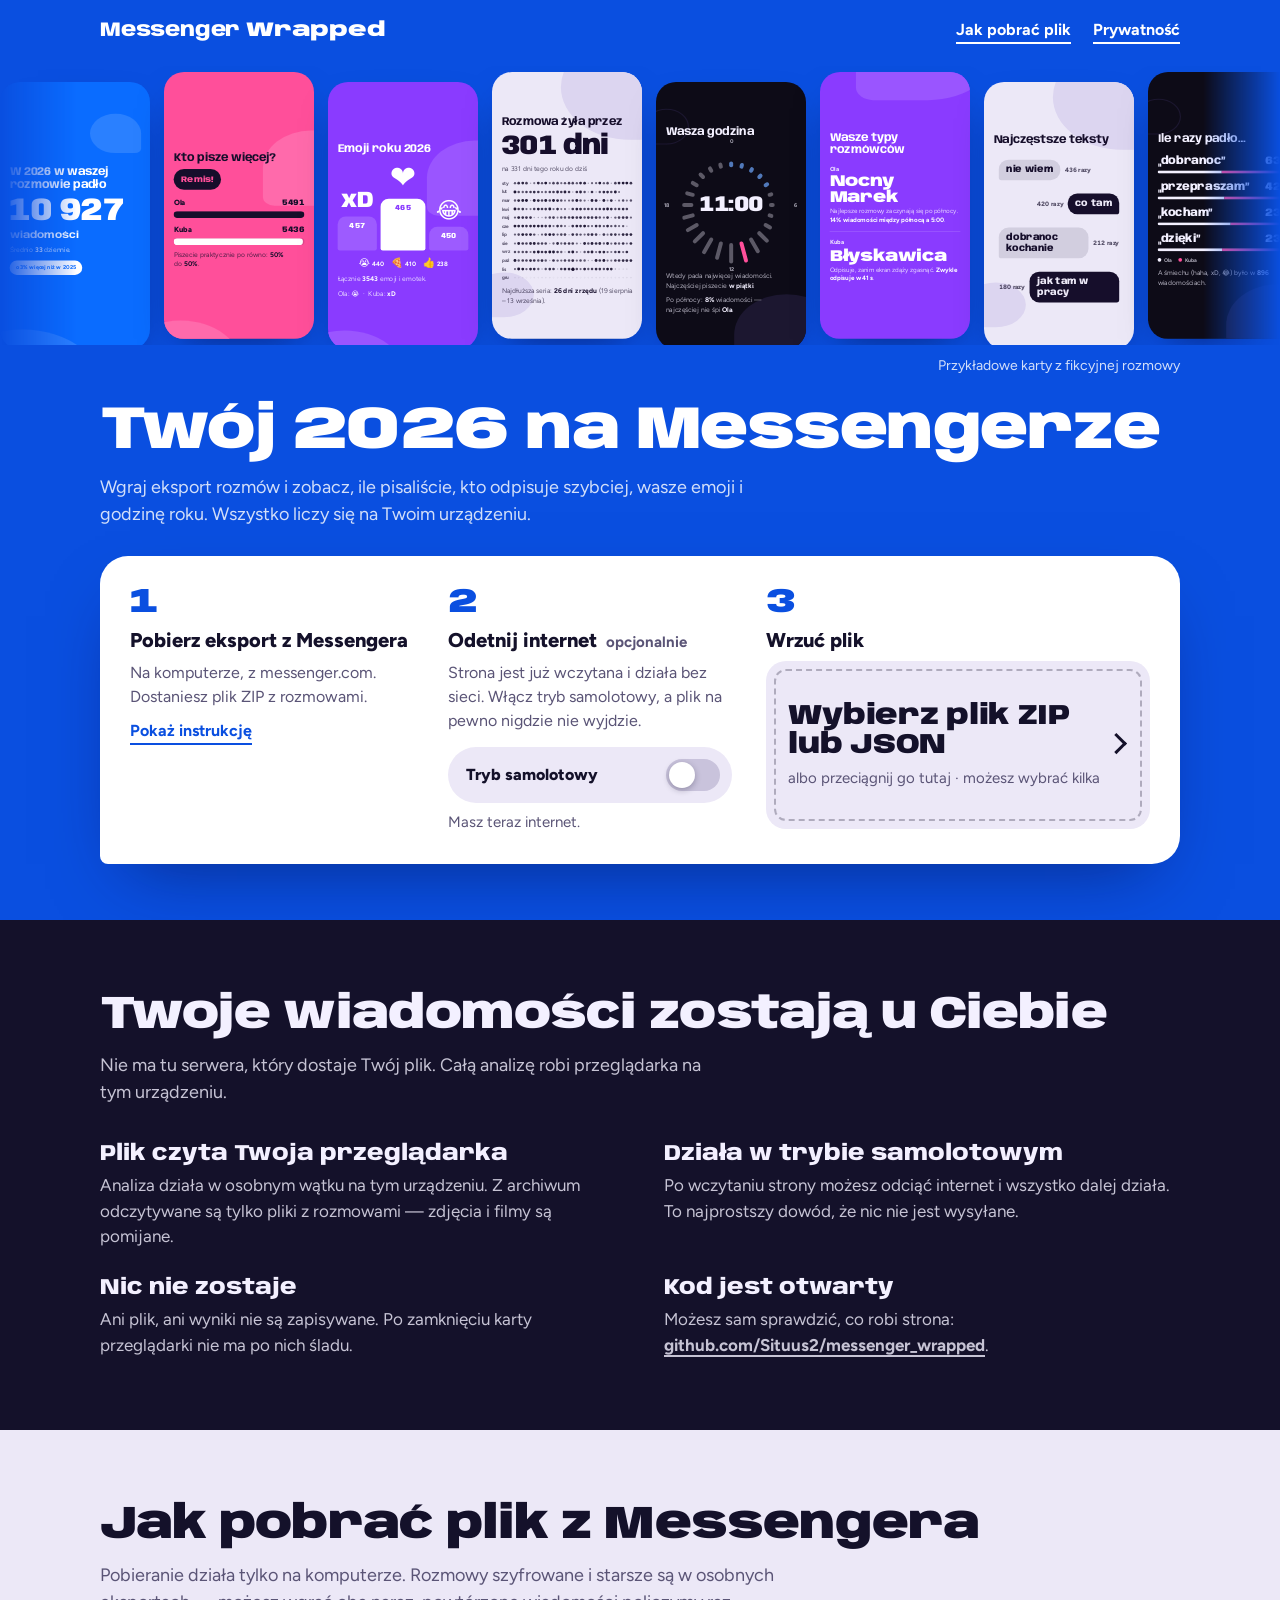
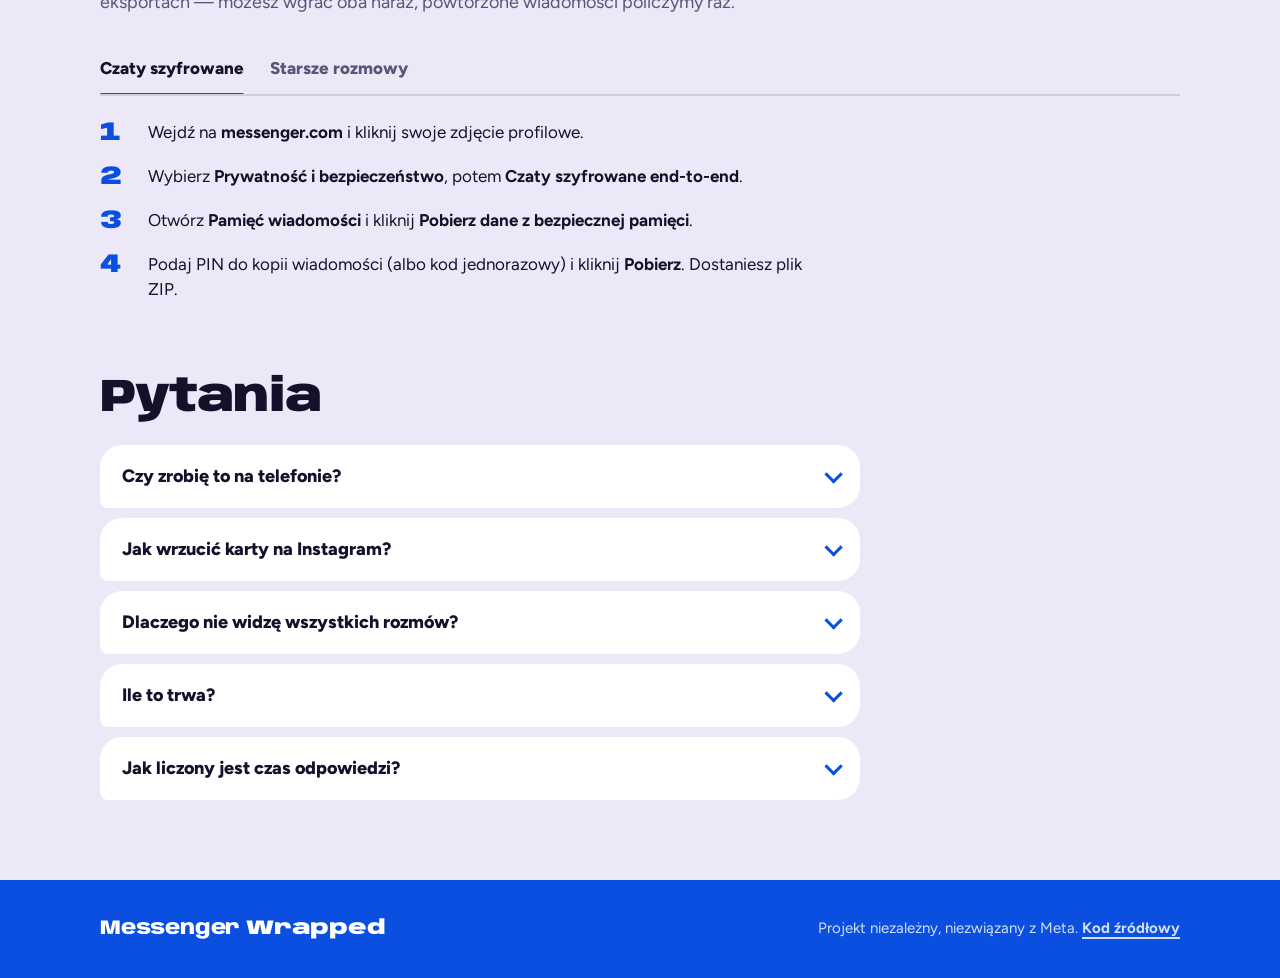
==== app.html @ 49354572 "Nowa wersja Messenger Wrapped + strona zapowiedzi - strona główna: zapowiedź startu w grudniu z przy" ====
<!DOCTYPE html>
<html lang="pl">
<head>
  <meta charset="UTF-8">
  <meta name="viewport" content="width=device-width, initial-scale=1, viewport-fit=cover">
  <meta name="theme-color" content="#0a4fe0">
  <meta name="robots" content="noindex, nofollow">
  <title>Messenger Wrapped — podsumowanie roku z Twoich rozmów</title>
  <meta name="description" content="Podsumowanie roku z rozmów na Messengerze w stylu Wrapped: wiadomości, emoji, godziny, serie i typy rozmówców. Plik analizowany jest w Twojej przeglądarce — działa nawet w trybie samolotowym.">
  <meta property="og:title" content="Messenger Wrapped">
  <meta property="og:description" content="Ile wiadomości, kto pisze więcej, wasze emoji i godzina roku. Liczone lokalnie, bez wysyłania danych.">
  <meta property="og:type" content="website">
  <link rel="preload" href="assets/fonts/anybody-latin.woff2" as="font" type="font/woff2" crossorigin>
  <link rel="preload" href="assets/fonts/figtree-latin.woff2" as="font" type="font/woff2" crossorigin>
  <link rel="stylesheet" href="assets/css/fonts.css?v=4">
  <link rel="stylesheet" href="assets/css/stories.css?v=4">
  <link rel="stylesheet" href="assets/css/app.css?v=4">
</head>
<body>
  <!-- ============ Strona główna ============ -->
  <div class="view" id="home">
    <section class="top">
      <header class="nav">
        <a class="mark" href="">Messenger <b>Wrapped</b></a>
        <nav class="nav__links" aria-label="Sekcje">
          <a class="ulink" href="#pobierz">Jak pobrać plik</a>
          <a class="ulink" href="#prywatnosc">Prywatność</a>
        </nav>
      </header>

      <div class="strip" aria-label="Przykładowe karty z fikcyjnej rozmowy">
        <div class="strip__track" id="strip"></div>
      </div>
      <p class="strip__cap">Przykładowe karty z fikcyjnej rozmowy</p>

      <div class="top__main">
        <h1 class="top__title">Twój <span class="yr" data-year></span> na Messengerze</h1>
        <p class="top__lead">Wgraj eksport rozmów i zobacz, ile pisaliście, kto odpisuje szybciej, wasze emoji i godzinę roku. Wszystko liczy się na Twoim urządzeniu.</p>

        <div class="tool" id="tool">
          <div class="step step--1">
            <span class="step__n">1</span>
            <h2 class="step__t">Pobierz eksport z Messengera</h2>
            <p class="step__p">Na komputerze, z messenger.com. Dostaniesz plik ZIP z rozmowami.</p>
            <a class="ulink ulink--ink" href="#pobierz">Pokaż instrukcję</a>
          </div>

          <div class="step step--2" id="plane" data-net="online">
            <span class="step__n">2</span>
            <h2 class="step__t">Odetnij internet <span class="opt">opcjonalnie</span></h2>
            <p class="step__p">Strona jest już wczytana i działa bez sieci. Włącz tryb samolotowy, a plik na pewno nigdzie nie wyjdzie.</p>
            <button class="plane" type="button" id="planeBtn" aria-describedby="planeMsg">
              <span>Tryb samolotowy</span>
              <span class="toggle" aria-hidden="true"><i></i></span>
            </button>
            <p class="plane__msg" id="planeMsg" aria-live="polite">Masz teraz internet.</p>
          </div>

          <div class="step step--3" id="upload">
            <span class="step__n">3</span>
            <h2 class="step__t">Wrzuć plik</h2>
            <div class="drop" id="drop">
              <button class="drop__btn" type="button" id="pickBtn">
                <strong>Wybierz plik ZIP lub JSON</strong>
                <span>albo przeciągnij go tutaj · możesz wybrać kilka</span>
              </button>
              <div class="drop__prog" hidden>
                <strong class="drop__title">Otwieram archiwum…</strong>
                <span class="bar"><i></i></span>
                <span class="drop__sub">To zwykle kilka sekund.</span>
              </div>
              <div class="drop__err" hidden role="alert">
                <strong>Nie udało się wczytać pliku</strong>
                <span class="drop__errmsg"></span>
                <button class="btn" type="button" data-retry>Wybierz inny plik</button>
              </div>
              <div class="drop__done" hidden>
                <strong class="drop__donetitle"></strong>
                <span class="drop__donesub"></span>
                <div class="drop__actions"><button class="btn btn--main" type="button" data-show>Wybierz rozmowę</button><button class="btn" type="button" data-retry>Inny plik</button></div>
              </div>
            </div>
          </div>
        </div>
      </div>
    </section>

    <section class="privacy" id="prywatnosc">
      <div class="wrap">
        <h2 class="h2">Twoje wiadomości zostają u Ciebie</h2>
        <p class="sec__lead">Nie ma tu serwera, który dostaje Twój plik. Całą analizę robi przeglądarka na tym urządzeniu.</p>
        <dl class="proof">
          <div><dt>Plik czyta Twoja przeglądarka</dt><dd>Analiza działa w osobnym wątku na tym urządzeniu. Z archiwum odczytywane są tylko pliki z rozmowami — zdjęcia i filmy są pomijane.</dd></div>
          <div><dt>Działa w trybie samolotowym</dt><dd>Po wczytaniu strony możesz odciąć internet i wszystko dalej działa. To najprostszy dowód, że nic nie jest wysyłane.</dd></div>
          <div><dt>Nic nie zostaje</dt><dd>Ani plik, ani wyniki nie są zapisywane. Po zamknięciu karty przeglądarki nie ma po nich śladu.</dd></div>
          <div><dt>Kod jest otwarty</dt><dd>Możesz sam sprawdzić, co robi strona: <a class="ulink" href="https://github.com/Situus2/messenger_wrapped" rel="noopener">github.com/Situus2/messenger_wrapped</a>.</dd></div>
        </dl>
      </div>
    </section>

    <section class="howto" id="pobierz">
      <div class="wrap">
        <h2 class="h2">Jak pobrać plik z Messengera</h2>
        <p class="sec__lead">Pobieranie działa tylko na komputerze. Rozmowy szyfrowane i starsze są w osobnych eksportach — możesz wgrać oba naraz, powtórzone wiadomości policzymy raz.</p>
        <div class="tabs" role="tablist" aria-label="Rodzaj eksportu">
          <button class="tab" role="tab" id="tab-e2ee" aria-controls="pane-e2ee" aria-selected="true">Czaty szyfrowane</button>
          <button class="tab" role="tab" id="tab-dyi" aria-controls="pane-dyi" aria-selected="false" tabindex="-1">Starsze rozmowy</button>
          <span class="tabs__line" aria-hidden="true"></span>
        </div>
        <div class="panes">
          <ol class="pane" id="pane-e2ee" role="tabpanel" aria-labelledby="tab-e2ee">
            <li>Wejdź na <b>messenger.com</b> i kliknij swoje zdjęcie profilowe.</li>
            <li>Wybierz <b>Prywatność i bezpieczeństwo</b>, potem <b>Czaty szyfrowane end-to-end</b>.</li>
            <li>Otwórz <b>Pamięć wiadomości</b> i kliknij <b>Pobierz dane z bezpiecznej pamięci</b>.</li>
            <li>Podaj PIN do kopii wiadomości (albo kod jednorazowy) i kliknij <b>Pobierz</b>. Dostaniesz plik ZIP.</li>
          </ol>
          <ol class="pane" id="pane-dyi" role="tabpanel" aria-labelledby="tab-dyi" hidden>
            <li>Na Facebooku otwórz <b>Ustawienia i prywatność</b>, potem <b>Centrum kont</b>.</li>
            <li>Wejdź w <b>Twoje informacje i uprawnienia</b> → <b>Pobierz swoje informacje</b>.</li>
            <li>Zaznacz tylko <b>Wiadomości</b>, wybierz format <b>JSON</b> (nie HTML) i zakres dat.</li>
            <li>Gdy plik będzie gotowy (zwykle po kilku godzinach), pobierz ZIP z tej samej strony.</li>
          </ol>
        </div>
      </div>
    </section>

    <section class="faq">
      <div class="wrap">
        <h2 class="h2">Pytania</h2>
        <div class="qa">
          <details><summary>Czy zrobię to na telefonie?</summary><div><p>Plik pobierzesz tylko na komputerze. Samo podsumowanie zrobisz na czym chcesz — wystarczy, że ZIP będzie zapisany na tym urządzeniu (a nie tylko w chmurze).</p></div></details>
          <details><summary>Jak wrzucić karty na Instagram?</summary><div><p>Na dowolnej karcie dotknij „Udostępnij”. Na telefonie wybierz Instagram, a potem Relacja. Na komputerze pobierzesz obrazek 1080 × 1920 albo od razu wszystkie karty w paczce ZIP.</p></div></details>
          <details><summary>Dlaczego nie widzę wszystkich rozmów?</summary><div><p>Czaty szyfrowane i starsze rozmowy są w osobnych eksportach. Wgraj oba pliki naraz — rozmowy z tą samą osobą zostaną połączone.</p></div></details>
          <details><summary>Ile to trwa?</summary><div><p>Od kilku sekund do minuty, zależnie od rozmiaru eksportu. Multimedia z archiwum są pomijane, więc nawet kilkugigabajtowy ZIP czyta się szybko.</p></div></details>
          <details><summary>Jak liczony jest czas odpowiedzi?</summary><div><p>To mediana czasu między wiadomością jednej osoby a odpowiedzią drugiej. Przerwy dłuższe niż 6 godzin się nie liczą — to już nowa rozmowa.</p></div></details>
        </div>
      </div>
    </section>

    <footer class="foot">
      <div class="wrap foot__in">
        <a class="mark" href="">Messenger <b>Wrapped</b></a>
        <p>Projekt niezależny, niezwiązany z Meta. <a class="ulink" href="https://github.com/Situus2/messenger_wrapped" rel="noopener">Kod źródłowy</a></p>
      </div>
    </footer>
  </div>

  <!-- ============ Wybór rozmowy ============ -->
  <div class="view view--pick" id="pick" hidden>
    <header class="nav">
      <a class="mark" href="">Messenger <b>Wrapped</b></a>
      <button class="ulink ulink--btn" type="button" id="backBtn">Inny plik</button>
    </header>
    <div class="pick">
      <h1 class="pick__title">Wybierz rozmowę</h1>
      <p class="pick__meta" id="pickMeta"></p>
      <div class="pick__panel">
        <div class="tabs tabs--years" id="years" role="tablist" aria-label="Okres"><span class="tabs__line" aria-hidden="true"></span></div>
        <label class="search"><span class="visually-hidden">Szukaj rozmowy</span><input type="search" id="q" placeholder="Szukaj osoby lub grupy" autocomplete="off" enterkeyhint="search"></label>
        <ul class="list" id="list"></ul>
      </div>
    </div>
  </div>

  <div id="stage"></div>
  <div class="dropzone-overlay" aria-hidden="true"><p>Upuść plik</p></div>
  <input type="file" id="file" accept=".zip,.json,application/zip,application/json,application/x-zip-compressed" multiple hidden>

  <script src="assets/js/stories.js?v=4"></script>
  <script src="assets/js/exporter.js?v=4"></script>
  <script src="assets/js/demo.js?v=4"></script>
  <script src="assets/js/app.js?v=4"></script>
</body>
</html>
---- assets/css/fonts.css ----
/* Fonty hostowane lokalnie (SIL Open Font License): Anybody — Tyler Finck, Figtree — Erik Kennedy. */
@font-face {
  font-family: 'Anybody';
  font-style: normal;
  font-weight: 400 900;
  font-stretch: 50% 150%;
  font-display: swap;
  src: url(../fonts/anybody-latin-ext.woff2) format('woff2');
  unicode-range: U+0100-02BA, U+02BD-02C5, U+02C7-02CC, U+02CE-02D7, U+02DD-02FF, U+0304, U+0308, U+0329, U+1D00-1DBF, U+1E00-1E9F, U+1EF2-1EFF, U+2020, U+20A0-20AB, U+20AD-20C4, U+2113, U+2C60-2C7F, U+A720-A7FF;
}
@font-face {
  font-family: 'Anybody';
  font-style: normal;
  font-weight: 400 900;
  font-stretch: 50% 150%;
  font-display: swap;
  src: url(../fonts/anybody-latin.woff2) format('woff2');
  unicode-range: U+0000-00FF, U+0131, U+0152-0153, U+02BB-02BC, U+02C6, U+02DA, U+02DC, U+0304, U+0308, U+0329, U+2000-206F, U+20AC, U+2122, U+2191, U+2193, U+2212, U+2215, U+FEFF, U+FFFD;
}
@font-face {
  font-family: 'Figtree';
  font-style: normal;
  font-weight: 400 800;
  font-display: swap;
  src: url(../fonts/figtree-latin-ext.woff2) format('woff2');
  unicode-range: U+0100-02BA, U+02BD-02C5, U+02C7-02CC, U+02CE-02D7, U+02DD-02FF, U+0304, U+0308, U+0329, U+1D00-1DBF, U+1E00-1E9F, U+1EF2-1EFF, U+2020, U+20A0-20AB, U+20AD-20C4, U+2113, U+2C60-2C7F, U+A720-A7FF;
}
@font-face {
  font-family: 'Figtree';
  font-style: normal;
  font-weight: 400 800;
  font-display: swap;
  src: url(../fonts/figtree-latin.woff2) format('woff2');
  unicode-range: U+0000-00FF, U+0131, U+0152-0153, U+02BB-02BC, U+02C6, U+02DA, U+02DC, U+0304, U+0308, U+0329, U+2000-206F, U+20AC, U+2122, U+2191, U+2193, U+2212, U+2215, U+FEFF, U+FFFD;
}
---- assets/css/stories.css ----
/*
 * Messenger Wrapped — karty podsumowania (stories)
 *
 * Kierunek:
 * - Świat tematu: gradient wysłanego dymka Messengera (niebieski → fiolet → róż),
 *   szary dymek odebranej wiadomości, trzy kropki "pisze…", przełącznik trybu samolotowego.
 * - Każda karta to pełne pole jednego koloru z tego gradientu (jak plakat), a nie
 *   szklana karta na ciemnym tle. Kolor tła płynnie przechodzi między kartami.
 * - Typografia: Anybody (zmienna szerokość 50–150%) — liczby "rozciągają się" przy
 *   odsłonie jak dymek, który się wypełnia; Figtree jako tekst, bo jest przyjazny jak UI czatu.
 * - Kształty: dymki czatu — duży promień z jednym ostrym rogiem po stronie nadawcy.
 * - Ruch-podpis: kropki "pisze…" zamieniają się w odpowiedź (dymek rośnie do treści).
 */

:root {
  --mw-blue: #0a6cff;
  --mw-violet: #8a3bff;
  --mw-pink: #ff4f9a;
  --mw-coral: #ff7a52;
  --mw-lilac: #ece8f7;
  --mw-ink: #160e2b;
  --mw-night: #0d0b17;
  --mw-paper: #fbfaff;
  --ease-out: cubic-bezier(0.16, 1, 0.3, 1);
  --ease-io: cubic-bezier(0.65, 0, 0.35, 1);
  --ease-spring: cubic-bezier(0.34, 1.56, 0.64, 1);
  --font-display: 'Anybody', 'Arial Narrow', system-ui, sans-serif;
  --font-text: 'Figtree', system-ui, -apple-system, 'Segoe UI', sans-serif;
  --bubble: 26px;
  --bubble-tail: 7px;
}

/* ---------- Palety (bg, tekst, akcent, druga osoba, ton dekoracji) ---------- */
[data-pal="night"]  { --bg: var(--mw-night);  --ink: #f3f0ff; --acc: var(--mw-pink);  --acc2: #6ea8ff; --pa: #f3f0ff; --pb: var(--mw-pink); --deco: #1c1730; --soft: rgba(243, 240, 255, 0.72); }
[data-pal="blue"]   { --bg: var(--mw-blue);   --ink: #ffffff; --acc: #ffd2e6;        --acc2: var(--mw-ink); --pa: #ffffff; --pb: var(--mw-ink); --deco: #2a80ff; --soft: rgba(255, 255, 255, 0.8); }
[data-pal="pink"]   { --bg: var(--mw-pink);   --ink: var(--mw-ink); --acc: #ffffff;  --acc2: #2b1060; --pa: var(--mw-ink); --pb: #ffffff; --deco: #ff6aab; --soft: rgba(22, 14, 43, 0.74); }
[data-pal="violet"] { --bg: var(--mw-violet); --ink: #ffffff; --acc: #ffb8d6;        --acc2: #c9e0ff; --pa: #ffffff; --pb: #ffb8d6; --deco: #9a55ff; --soft: rgba(255, 255, 255, 0.8); }
[data-pal="coral"]  { --bg: var(--mw-coral);  --ink: var(--mw-ink); --acc: #ffffff;  --acc2: #4a1a00; --pa: var(--mw-ink); --pb: #ffffff; --deco: #ff9170; --soft: rgba(22, 14, 43, 0.74); }
[data-pal="lilac"]  { --bg: var(--mw-lilac);  --ink: var(--mw-ink); --acc: var(--mw-blue); --acc2: var(--mw-pink); --pa: var(--mw-blue); --pb: var(--mw-pink); --deco: #dcd5f0; --soft: rgba(22, 14, 43, 0.7); }

/* ---------- Scena ---------- */
.st {
  position: fixed; inset: 0; z-index: 50;
  display: grid; place-items: center;
  background: #07060c;
  font-family: var(--font-text);
  -webkit-font-smoothing: antialiased;
  touch-action: manipulation;
  user-select: none; -webkit-user-select: none;
}
.st[hidden] { display: none; }
.st__frame {
  position: relative;
  width: 100%; height: 100%;
  overflow: hidden;
  background: var(--bg);
  color: var(--ink);
  font-family: var(--font-text);
  line-height: 1.4;
  -webkit-font-smoothing: antialiased;
  transition: background-color 600ms var(--ease-io), color 400ms var(--ease-io);
  container-type: size;
}
.st__frame *, .st__frame *::before, .st__frame *::after { box-sizing: border-box; margin: 0; padding: 0; }
@media (min-width: 640px) and (min-height: 560px) {
  .st__frame {
    height: min(92dvh, 880px);
    width: auto;
    aspect-ratio: 9 / 16;
    border-radius: 34px;
    box-shadow: 0 40px 120px -30px rgba(0, 0, 0, 0.8), 0 0 0 1px rgba(255, 255, 255, 0.06);
  }
}

/* Paski postępu */
.st__bars {
  position: absolute; z-index: 30; top: 0; left: 0; right: 0;
  display: flex; gap: 4px;
  padding: max(12px, env(safe-area-inset-top)) 12px 0;
  pointer-events: none;
}
.st__bars span {
  flex: 1; height: 3px; border-radius: 3px; overflow: hidden;
  background: color-mix(in srgb, var(--ink) 26%, transparent);
}
.st__bars i {
  display: block; height: 100%; width: 100%;
  background: var(--ink);
  transform-origin: left center;
  transform: scaleX(0);
}
.st__bars span.is-done i { transform: scaleX(1); }
.st__bars span.is-run i { animation: st-fill var(--dur, 7s) linear forwards; }
.st.is-paused .st__bars span.is-run i { animation-play-state: paused; }
@keyframes st-fill { to { transform: scaleX(1); } }

.st__top {
  position: absolute; z-index: 30; left: 0; right: 0;
  top: calc(max(12px, env(safe-area-inset-top)) + 10px);
  display: flex; align-items: center; gap: 4px;
  padding: 0 8px 0 18px;
}
.st__mark {
  font-family: var(--font-display); font-weight: 800; font-stretch: 112%;
  font-size: 15px; letter-spacing: -0.01em;
  margin-right: auto;
}
.st__mark b { font-weight: 800; color: var(--acc); transition: color 400ms var(--ease-io); }
.st__btn {
  appearance: none; border: 0; background: transparent; color: inherit;
  width: 44px; height: 44px; border-radius: 999px;
  display: grid; place-items: center; cursor: pointer;
  font: inherit; font-size: 20px; line-height: 1;
  transition: background-color 150ms, transform 120ms;
}
.st__btn:hover { background: color-mix(in srgb, var(--ink) 12%, transparent); }
.st__btn:active { transform: scale(0.92); }
.st__btn:focus-visible { outline: 2px solid var(--ink); outline-offset: 2px; }
.st__btn .pp { display: flex; gap: 4px; }
.st__btn .pp i { width: 4px; height: 14px; border-radius: 2px; background: currentColor; }
.st.is-paused .st__btn .pp { gap: 0; }
.st.is-paused .st__btn .pp i:first-child { width: 0; height: 0; border-radius: 0; background: none;
  border-style: solid; border-width: 8px 0 8px 13px; border-color: transparent transparent transparent currentColor; margin-left: 3px; }
.st.is-paused .st__btn .pp i:last-child { display: none; }
.st__btn .x { position: relative; width: 16px; height: 16px; }
.st__btn .x::before, .st__btn .x::after {
  content: ''; position: absolute; left: 50%; top: 50%; width: 19px; height: 2.5px; border-radius: 2px;
  background: currentColor; transform: translate(-50%, -50%) rotate(45deg);
}
.st__btn .x::after { transform: translate(-50%, -50%) rotate(-45deg); }

/* Strzałki na desktopie (poza ramką) */
.st__arrow {
  position: absolute; top: 50%; z-index: 5;
  width: 52px; height: 52px; margin-top: -26px; border-radius: 999px;
  border: 0; background: rgba(255, 255, 255, 0.08); color: #fff; cursor: pointer;
  display: none; place-items: center; font-size: 22px;
  transition: background-color 150ms, transform 150ms var(--ease-out);
}
.st__arrow:hover { background: rgba(255, 255, 255, 0.16); }
.st__arrow:active { transform: scale(0.94); }
.st__arrow--prev { left: calc(50% - min(92dvh, 880px) * 9 / 32 - 84px); }
.st__arrow--next { right: calc(50% - min(92dvh, 880px) * 9 / 32 - 84px); }
.st__arrow::before { content: ''; width: 11px; height: 11px; border: solid currentColor; border-width: 0 2.5px 2.5px 0; transform: rotate(-45deg); margin-right: 4px; }
.st__arrow--prev::before { transform: rotate(135deg); margin: 0 0 0 4px; }
@media (min-width: 900px) and (min-height: 560px) { .st__arrow { display: grid; } }

/* ---------- Karta ---------- */
.card {
  position: absolute; inset: 0;
  display: flex; flex-direction: column; justify-content: center;
  padding: calc(max(12px, env(safe-area-inset-top)) + 70px) 26px calc(max(20px, env(safe-area-inset-bottom)) + 34px);
  opacity: 0; visibility: hidden;
  transition: opacity 260ms var(--ease-io), visibility 0s linear 260ms, transform 360ms var(--ease-io);
  transform: scale(0.985);
}
.card.is-live { opacity: 1; visibility: visible; transform: none; transition: opacity 320ms var(--ease-out), visibility 0s, transform 520ms var(--ease-out); }
.card__body { position: relative; z-index: 2; display: flex; flex-direction: column; gap: 14px; }
.card__deco { position: absolute; inset: 0; z-index: 0; pointer-events: none; overflow: hidden; }

/* Dymki w tle */
.blob {
  position: absolute;
  background: var(--deco);
  border-radius: 50% 50% 50% 12%;
  transition: background-color 600ms var(--ease-io);
  opacity: 0;
}
.blob--r { border-radius: 50% 50% 12% 50%; }
.blob--ring { background: transparent; border: 3px solid var(--deco); }
.card.is-live .blob { animation: blob-in 1400ms var(--ease-out) both, blob-float 9s ease-in-out 1400ms infinite alternate; animation-delay: var(--bd, 0ms), calc(var(--bd, 0ms) + 1400ms); }
@keyframes blob-in { from { opacity: 0; transform: translate(var(--bx, 0px), var(--by, 60px)) scale(0.7) rotate(var(--br, -8deg)); } to { opacity: 1; transform: none; } }
@keyframes blob-float { to { transform: translate(var(--fx, 10px), var(--fy, -14px)) rotate(var(--fr, 2deg)); } }

/* ---------- Typografia ---------- */
.lead {
  font-family: var(--font-display);
  font-weight: 700; font-stretch: 100%;
  font-size: clamp(24px, 7.6cqw, 36px);
  line-height: 1.08; letter-spacing: -0.015em;
  text-wrap: balance;
}
.lead em { font-style: normal; color: var(--acc); transition: color 400ms; }
.hero {
  font-family: var(--font-display);
  font-weight: 900; font-stretch: 100%;
  font-size: min(var(--hmax, 31cqw), calc(84cqw / (var(--chars, 4) * 0.66)));
  line-height: 0.88; letter-spacing: -0.035em;
  font-variant-numeric: tabular-nums;
  white-space: nowrap;
  margin: 4px 0 0 -0.04em;
}
.hero--sm { --hmax: 21cqw; }
.hero small { font-size: 0.42em; letter-spacing: -0.01em; font-stretch: 100%; }
.unit {
  font-family: var(--font-display); font-weight: 700; font-stretch: 112%;
  font-size: clamp(20px, 6.4cqw, 30px); line-height: 1.05;
}
.txt { font-size: clamp(16px, 4.5cqw, 19px); line-height: 1.42; color: var(--soft); text-wrap: pretty; max-width: 34ch; }
.txt b, .txt strong { color: var(--ink); font-weight: 700; }
.note { font-size: 14px; line-height: 1.4; color: var(--soft); }
.big-name {
  font-family: var(--font-display); font-weight: 900; font-stretch: 118%;
  font-size: clamp(34px, 12.5cqw, 60px); line-height: 0.95; letter-spacing: -0.03em;
  overflow-wrap: anywhere;
}
.chip {
  align-self: flex-start;
  display: inline-flex; align-items: center; gap: 8px;
  padding: 9px 16px; border-radius: 999px;
  background: var(--ink); color: var(--bg);
  font-weight: 700; font-size: 15px;
  transition: background-color 400ms, color 400ms;
}
.num { font-variant-numeric: tabular-nums; }

/* ---------- Choreografia ---------- */
[data-a] { opacity: 0; }
.card.is-live [data-a] { animation-duration: 760ms; animation-timing-function: var(--ease-out); animation-fill-mode: both; animation-delay: var(--d, 0ms); }
.card.is-live [data-a="rise"] { animation-name: a-rise; }
.card.is-live [data-a="pop"] { animation-name: a-pop; animation-timing-function: var(--ease-spring); animation-duration: 640ms; }
.card.is-live [data-a="wipe"] { animation-name: a-wipe; animation-duration: 900ms; }
.card.is-live [data-a="blur"] { animation-name: a-blur; animation-duration: 900ms; }
.card.is-live [data-a="stretch"] { animation-name: a-stretch; animation-duration: 1500ms; }
.card.is-live [data-a="fade"] { animation-name: a-fade; animation-duration: 500ms; }
@keyframes a-rise { from { opacity: 0; transform: translateY(26px); } to { opacity: 1; transform: none; } }
@keyframes a-pop { from { opacity: 0; transform: scale(0.4) rotate(-10deg); } to { opacity: 1; transform: none; } }
@keyframes a-wipe { from { opacity: 1; clip-path: inset(0 100% 0 0); } to { opacity: 1; clip-path: inset(0 -10% 0 0); } }
@keyframes a-blur { from { opacity: 0; filter: blur(14px); transform: scale(1.06); } to { opacity: 1; filter: none; transform: none; } }
@keyframes a-stretch { 0% { opacity: 0; font-stretch: 50%; } 18% { opacity: 1; } 100% { opacity: 1; font-stretch: 100%; } }
@keyframes a-fade { from { opacity: 0; } to { opacity: 1; } }

/* Słowa pojawiające się po kolei */
.w { display: inline-block; opacity: 0; }
.card.is-live .w { animation: a-word 620ms var(--ease-out) both; animation-delay: calc(var(--d, 0ms) + var(--i) * 70ms); }
@keyframes a-word { from { opacity: 0; transform: translateY(0.45em) rotate(3deg); } to { opacity: 1; transform: none; } }

.st.is-paused .card * { animation-play-state: paused !important; }

/* ---------- Dymki czatu ---------- */
.bubble {
  display: inline-block;
  max-width: 88%;
  padding: 12px 17px;
  border-radius: var(--bubble) var(--bubble) var(--bubble) var(--bubble-tail);
  background: color-mix(in srgb, var(--ink) 12%, var(--bg));
  color: var(--ink);
  font-size: clamp(17px, 4.9cqw, 21px); line-height: 1.32;
  overflow-wrap: anywhere;
  transition: background-color 400ms;
}
.bubble--me {
  align-self: flex-end;
  border-radius: var(--bubble) var(--bubble) var(--bubble-tail) var(--bubble);
  background: var(--ink); color: var(--bg);
}
.bubble--grad { background: linear-gradient(160deg, var(--mw-violet), var(--mw-blue) 70%); color: #fff; }
.who { font-size: 14px; font-weight: 700; color: var(--soft); margin: 0 0 6px 6px; }
.thread { display: flex; flex-direction: column; align-items: flex-start; gap: 8px; }
.bubble--emoji { background: none !important; padding: 0 4px; font-size: clamp(56px, 18cqw, 84px); line-height: 1.1; }

/* Kropki "pisze…" zamieniające się w odpowiedź */
.tb {
  position: relative; display: inline-grid; align-items: center;
  height: var(--tbh, 56px);
  width: 76px;
  padding: 0 20px;
  border-radius: 999px;
  background: var(--ink); color: var(--bg);
  overflow: hidden;
  transition: width 460ms var(--ease-io), background-color 400ms, color 400ms;
}
.tb > * { grid-area: 1 / 1; }
.tb__dots { display: flex; gap: 6px; justify-self: center; transition: opacity 180ms, transform 220ms var(--ease-out); }
.tb__dots i { width: 8px; height: 8px; border-radius: 50%; background: currentColor; opacity: 0.5; }
.card.is-live .tb__dots i { animation: tb-dot 1.1s ease-in-out infinite; }
.tb__dots i:nth-child(2) { animation-delay: 0.15s !important; }
.tb__dots i:nth-child(3) { animation-delay: 0.3s !important; }
@keyframes tb-dot { 0%, 60%, 100% { transform: translateY(0); opacity: 0.45; } 30% { transform: translateY(-5px); opacity: 1; } }
.tb__text {
  white-space: nowrap; opacity: 0; transform: translateY(8px);
  font-family: var(--font-display); font-weight: 800; font-size: 22px; font-stretch: 108%;
  transition: opacity 260ms 140ms, transform 360ms 140ms var(--ease-out);
}
.tb.is-done .tb__dots { opacity: 0; transform: scale(0.6); }
.tb.is-done .tb__text { opacity: 1; transform: none; }
.tb--soft { background: color-mix(in srgb, var(--ink) 14%, var(--bg)); color: var(--ink); }

/* ---------- Pojedynek / ranking ---------- */
.duel { display: flex; flex-direction: column; gap: 18px; margin-top: 6px; }
.duel__row { display: grid; gap: 7px; }
.duel__head { display: flex; justify-content: space-between; align-items: baseline; gap: 12px; }
.duel__name { font-weight: 800; font-size: clamp(18px, 5cqw, 22px); overflow: hidden; text-overflow: ellipsis; white-space: nowrap; }
.duel__val { font-family: var(--font-display); font-weight: 800; font-size: clamp(18px, 5.4cqw, 24px); font-variant-numeric: tabular-nums; white-space: nowrap; }
.duel__track { height: 18px; border-radius: 999px; background: color-mix(in srgb, var(--ink) 14%, transparent); overflow: hidden; }
.duel__fill {
  height: 100%; width: calc(var(--v) * 100%); border-radius: inherit; background: var(--pa);
  transform-origin: left; transform: scaleX(0);
}
.duel__row:nth-child(2) .duel__fill { background: var(--pb); }
.duel__row.is-lead .duel__fill { background: var(--acc); }
.card.is-live .duel__fill { animation: grow-x 1300ms var(--ease-out) both; animation-delay: var(--d, 0ms); }
@keyframes grow-x { to { transform: scaleX(1); } }

.split { display: flex; height: 54px; border-radius: 999px; overflow: hidden; background: color-mix(in srgb, var(--ink) 14%, transparent); }
.split > div {
  display: flex; align-items: center; padding: 0 18px; min-width: 0;
  font-weight: 800; font-size: 17px; white-space: nowrap;
  flex: var(--v) 1 0; transform-origin: left; transform: scaleX(0);
}
.split > div:first-child { background: var(--pa); color: var(--bg); }
.split > div:last-child { background: var(--pb); color: var(--bg); justify-content: flex-end; transform-origin: right; }
.card.is-live .split > div { animation: grow-x 1200ms var(--ease-out) both; animation-delay: var(--d, 0ms); }
.split-legend { display: flex; justify-content: space-between; gap: 12px; font-weight: 700; font-size: 16px; }

/* ---------- Wykres miesięcy ---------- */
.bars {
  display: grid; grid-template-columns: repeat(var(--n, 12), 1fr); align-items: end;
  gap: 5px; height: clamp(140px, 30cqh, 260px);
}
.bars > div { display: grid; grid-template-rows: 1fr auto; gap: 6px; height: 100%; }
.bars b {
  align-self: end; height: calc(var(--v) * 100%); min-height: 4px;
  border-radius: 10px 10px 4px 4px; background: color-mix(in srgb, var(--ink) 30%, transparent);
  transform-origin: bottom; transform: scaleY(0);
}
.bars .is-best b { background: var(--ink); }
.bars span { text-align: center; font-size: 13px; font-weight: 700; color: var(--soft); }
.bars .is-best span { color: var(--ink); }
.card.is-live .bars b { animation: grow-y 900ms var(--ease-out) both; animation-delay: calc(var(--d, 0ms) + var(--i) * 45ms); }
@keyframes grow-y { to { transform: scaleY(1); } }

/* ---------- Kalendarz roku (12 rzędów × dni) ---------- */
.year { display: grid; gap: 5px; margin-top: 4px; }
.year__row { display: grid; grid-template-columns: 30px repeat(31, 1fr); align-items: center; gap: 2px; }
.year__row > span { font-size: 13px; font-weight: 700; color: var(--soft); }
.year__row i {
  aspect-ratio: 1; border-radius: 50%;
  background: var(--ink);
  opacity: 0; transform: scale(0.2);
}
.year__row i[data-l="0"] { background: color-mix(in srgb, var(--ink) 30%, transparent); }
.year__row i[data-l="f"] { background: transparent; box-shadow: inset 0 0 0 1px color-mix(in srgb, var(--ink) 22%, transparent); }
.card.is-live .year__row i { animation: dot-in 520ms var(--ease-spring) both; animation-delay: calc(var(--d, 0ms) + var(--i) * 4ms); }
@keyframes dot-in { to { opacity: var(--o, 1); transform: scale(var(--s, 1)); } }

/* ---------- Zegar ---------- */
.clock { position: relative; width: min(78cqw, 46cqh); aspect-ratio: 1; align-self: center; margin: 4px 0; }
.clock svg { width: 100%; height: 100%; overflow: visible; }
.clock line { stroke: color-mix(in srgb, var(--ink) 34%, transparent); stroke-width: 9; stroke-linecap: round; }
.clock line.is-peak { stroke: var(--acc); }
.clock line.is-night { stroke: color-mix(in srgb, var(--acc2) 70%, transparent); }
.card.is-live .clock line { animation: draw 900ms var(--ease-out) both; animation-delay: calc(var(--d, 0ms) + var(--i) * 30ms); }
@keyframes draw { from { stroke-dashoffset: var(--len); } to { stroke-dashoffset: 0; } }
.clock text { fill: var(--soft); font: 700 13px var(--font-text); }
.clock__mid { position: absolute; inset: 0; display: grid; place-content: center; text-align: center; }
.clock__mid .hero { --hmax: 14.5cqw; margin: 0; }

/* ---------- Podium emoji ---------- */
.podium { display: grid; grid-template-columns: 1fr 1.15fr 1fr; align-items: end; gap: 10px; margin-top: 10px; }
.podium > div { display: grid; justify-items: center; gap: 10px; }
.podium .e { font-size: clamp(46px, 15cqw, 76px); line-height: 1; font-family: var(--font-display); font-weight: 900; font-stretch: 100%; }
.podium > div:nth-child(2) .e { font-size: clamp(64px, 21cqw, 104px); }
.podium .col {
  width: 100%; display: grid; place-items: center; align-content: start; padding-top: 12px;
  border-radius: 22px 22px 6px 6px; background: color-mix(in srgb, var(--ink) 16%, transparent);
  font-family: var(--font-display); font-weight: 800; font-size: clamp(17px, 5cqw, 22px); font-variant-numeric: tabular-nums;
  transform-origin: bottom; transform: scaleY(0);
}
.podium > div:nth-child(1) .col { height: 92px; }
.podium > div:nth-child(2) .col { height: 140px; background: var(--ink); color: var(--bg); }
.podium > div:nth-child(3) .col { height: 64px; }
.card.is-live .podium .col { animation: grow-y 900ms var(--ease-out) both; animation-delay: var(--d, 0ms); }
.rest { display: flex; gap: 18px; justify-content: center; font-weight: 700; font-size: 17px; }
.rest span { display: inline-flex; gap: 6px; align-items: baseline; }
.rest .e2 { font-size: 26px; }

/* ---------- Listy (słowa, zwroty, drobne słowa, media) ---------- */
.cols { display: grid; grid-template-columns: 1fr 1fr; gap: 18px; }
.wlist { display: grid; gap: 6px; align-content: start; }
.wlist h3 { font-size: 15px; font-weight: 800; color: var(--soft); margin-bottom: 2px; overflow: hidden; text-overflow: ellipsis; white-space: nowrap; }
.wlist .wd { font-family: var(--font-display); font-weight: 800; font-size: clamp(22px, 7cqw, 32px); line-height: 1.05; letter-spacing: -0.015em; overflow-wrap: anywhere; }
.wlist .wd small { font-family: var(--font-text); font-size: 14px; font-weight: 700; color: var(--soft); letter-spacing: 0; margin-left: 6px; }

.phr { display: flex; flex-direction: column; gap: 10px; }
.phr .row { display: flex; align-items: center; gap: 12px; }
.phr .row:nth-child(even) { flex-direction: row-reverse; }
.phr .bubble { font-family: var(--font-display); font-weight: 800; font-size: clamp(20px, 6.2cqw, 28px); line-height: 1.1; padding: 14px 20px; }
.phr .row:nth-child(even) .bubble { border-radius: var(--bubble) var(--bubble) var(--bubble-tail) var(--bubble); background: var(--ink); color: var(--bg); }
.phr .cnt { font-weight: 800; font-size: 17px; white-space: nowrap; color: var(--soft); font-variant-numeric: tabular-nums; }

.lw { display: grid; gap: 16px; }
.lw__row { display: grid; grid-template-columns: 1fr auto; align-items: baseline; gap: 4px 12px; }
.lw__w { font-family: var(--font-display); font-weight: 800; font-size: clamp(24px, 7.4cqw, 34px); line-height: 1; letter-spacing: -0.015em; }
.lw__n { font-family: var(--font-display); font-weight: 900; font-size: clamp(24px, 7.4cqw, 34px); font-variant-numeric: tabular-nums; }
.lw__bar { grid-column: 1 / -1; display: flex; height: 8px; border-radius: 99px; overflow: hidden; background: color-mix(in srgb, var(--ink) 14%, transparent); }
.lw__bar i { flex: var(--v) 1 0; background: var(--pa); transform: scaleX(0); transform-origin: left; }
.lw__bar i + i { background: var(--pb); transform-origin: right; }
.card.is-live .lw__bar i { animation: grow-x 1000ms var(--ease-out) both; animation-delay: var(--d, 0ms); }
.legend { display: flex; gap: 18px; font-size: 14px; font-weight: 700; color: var(--soft); }
.legend span::before { content: ''; display: inline-block; width: 10px; height: 10px; border-radius: 50%; background: var(--pa); margin-right: 7px; vertical-align: 0; }
.legend span + span::before { background: var(--pb); }

.tiles { display: grid; grid-template-columns: 1fr 1fr; gap: 22px 16px; }
.tile .hero { --hmax: 15cqw; margin: 0; }
.tile p { font-weight: 700; font-size: 16px; color: var(--soft); margin-top: 4px; }

.facts { display: grid; gap: 22px; }
.fact .hero { --hmax: 17cqw; margin: 0 0 4px; }
.fact p { font-size: 17px; line-height: 1.35; color: var(--soft); }
.fact p b { color: var(--ink); }

.persona { display: grid; gap: 4px; padding-bottom: 18px; }
.persona + .persona { padding-top: 18px; border-top: 2px solid color-mix(in srgb, var(--ink) 16%, transparent); }
.persona__who { font-weight: 800; font-size: 16px; color: var(--soft); }
.persona__name { font-family: var(--font-display); font-weight: 900; font-stretch: 116%; font-size: clamp(32px, 10.6cqw, 50px); line-height: 0.98; letter-spacing: -0.025em; }
.persona__why { font-size: 17px; line-height: 1.38; color: var(--soft); }
.persona__why b { color: var(--ink); }

/* ---------- Podsumowanie ---------- */
.sum { display: grid; gap: 16px; }
.sum__title { font-family: var(--font-display); font-weight: 900; font-stretch: 120%; font-size: clamp(30px, 10cqw, 46px); line-height: 0.95; letter-spacing: -0.03em; overflow-wrap: anywhere; }
.sum__grid { display: grid; grid-template-columns: 1fr 1fr; gap: 16px 14px; }
.sum__grid > div { display: grid; gap: 2px; align-content: start; }
.sum__grid dt { font-size: 14px; font-weight: 700; color: var(--soft); }
.sum__grid dd { font-family: var(--font-display); font-weight: 800; font-size: clamp(22px, 7cqw, 32px); line-height: 1.05; font-variant-numeric: tabular-nums; overflow-wrap: anywhere; }
.sum__grid .wide { grid-column: 1 / -1; }
.sum__foot { display: flex; justify-content: space-between; align-items: center; gap: 12px; font-size: 14px; font-weight: 700; color: var(--soft); }
.actions { display: grid; gap: 10px; margin-top: 6px; position: relative; z-index: 40; }
.actions__row { display: grid; grid-template-columns: 1fr 1fr; gap: 10px; }
.act {
  appearance: none; border: 0; cursor: pointer;
  min-height: 52px; padding: 0 18px; border-radius: 999px;
  font: 800 16px var(--font-text);
  background: color-mix(in srgb, var(--ink) 14%, transparent); color: var(--ink);
  transition: transform 120ms, background-color 160ms;
}
.act--main { background: var(--ink); color: var(--bg); min-height: 58px; font-size: 17px; }
.act:hover { background: color-mix(in srgb, var(--ink) 22%, transparent); }
.act--main:hover { background: color-mix(in srgb, var(--ink) 88%, var(--bg)); }
.act:active { transform: scale(0.97); }
.act:focus-visible { outline: 2px solid var(--ink); outline-offset: 3px; }
.act[disabled] { opacity: 0.6; cursor: progress; }

.st__toast {
  position: absolute; left: 50%; bottom: calc(max(16px, env(safe-area-inset-bottom)) + 8px); z-index: 60;
  transform: translate(-50%, 20px); opacity: 0;
  padding: 12px 18px; border-radius: 999px; background: var(--ink); color: var(--bg);
  font-weight: 700; font-size: 15px; white-space: nowrap;
  transition: opacity 200ms, transform 260ms var(--ease-out);
  pointer-events: none;
}
.st__toast.is-on { opacity: 1; transform: translate(-50%, 0); }

/* Dotyk: lewa/prawa strona */
.st__tap { position: absolute; inset: 0; z-index: 20; }


/* ---------- Intro ---------- */
.intro-year {
  font-family: var(--font-display); font-weight: 900; font-stretch: 125%;
  font-size: min(36cqw, calc(86cqw / (var(--chars, 4) * 0.88)));
  line-height: 0.82; letter-spacing: -0.04em; color: var(--acc);
  margin: 22px 0 4px -0.04em; white-space: nowrap;
  transition: color 400ms;
}
.card.is-live [data-a="stretch-wide"] { animation-name: a-stretch-wide; animation-duration: 1600ms; }
@keyframes a-stretch-wide { 0% { opacity: 0; font-stretch: 50%; } 15% { opacity: 1; } 100% { opacity: 1; font-stretch: 125%; } }

/* ---------- Przycisk "Udostępnij" w górnym pasku ---------- */
.st__pill {
  appearance: none; border: 0; cursor: pointer;
  height: 36px; padding: 0 16px; margin-right: 4px; border-radius: 999px;
  background: var(--ink); color: var(--bg);
  font: 800 15px var(--font-text);
  transition: transform 120ms, background-color 400ms, color 400ms, opacity 150ms;
}
.st__pill:hover { opacity: 0.88; }
.st__pill:active { transform: scale(0.95); }
.st__pill:focus-visible { outline: 2px solid var(--ink); outline-offset: 3px; }

/* ---------- Podpowiedź przy pierwszej karcie ---------- */
.st__hint {
  position: absolute; z-index: 25; left: 16px; right: 16px; bottom: calc(max(16px, env(safe-area-inset-bottom)) + 12px);
  display: flex; justify-content: space-between; gap: 12px;
  font-size: 14px; font-weight: 700; color: var(--soft);
  pointer-events: none;
  animation: a-fade 500ms 3800ms both;
  transition: opacity 300ms, transform 300ms var(--ease-out);
}
.st__hint span:last-child { text-align: right; }
.st__hint.is-gone { opacity: 0 !important; transform: translateY(8px); }

/* ---------- Arkusz udostępniania ---------- */
.ss {
  position: absolute; inset: 0; z-index: 80;
  display: grid; align-items: end; justify-items: center;
  background: rgba(5, 4, 10, 0.55);
  opacity: 0; transition: opacity 200ms;
}
.ss[hidden] { display: none; }
.ss.is-open { opacity: 1; }
.ss__panel {
  --bg: #15111f; --ink: #f3f0ff; --soft: rgba(243, 240, 255, 0.72);
  width: 100%; max-width: 560px; max-height: 94dvh; overflow-y: auto;
  padding: 8px 18px max(18px, env(safe-area-inset-bottom));
  border-radius: 28px 28px 0 0;
  background: var(--bg); color: var(--ink);
  transform: translateY(30px); transition: transform 280ms var(--ease-out);
  font-family: var(--font-text);
}
.ss.is-open .ss__panel { transform: none; }
@media (min-width: 640px) and (min-height: 560px) {
  .ss { align-items: center; }
  .ss__panel { border-radius: 28px; padding-bottom: 20px; }
}
.ss__head { display: flex; align-items: center; justify-content: space-between; padding: 6px 0 8px 4px; }
.ss__head h2 { font-family: var(--font-display); font-weight: 800; font-stretch: 112%; font-size: 24px; letter-spacing: -0.01em; }
.ss__body { display: grid; grid-template-columns: minmax(120px, 0.8fr) 1fr; gap: 18px; align-items: start; }
.ss__preview {
  position: relative; aspect-ratio: 9 / 16; border-radius: 16px; overflow: hidden;
  background: #221c36;
}
.ss__preview img { display: block; width: 100%; height: 100%; object-fit: cover; transition: opacity 200ms; }
.ss__wait { position: absolute; inset: 0; display: grid; place-items: center; padding: 12px; text-align: center; font-size: 14px; font-weight: 700; color: var(--soft); opacity: 0; transition: opacity 200ms; }
.ss.is-busy .ss__preview img { opacity: 0.25; }
.ss.is-busy .ss__wait { opacity: 1; }
.ss__side { display: grid; gap: 10px; align-content: start; }
.ss__label { font-size: 14px; font-weight: 700; color: var(--soft); }
.ss__pals { display: flex; flex-wrap: wrap; gap: 8px; margin-bottom: 6px; }
.ss__pal {
  appearance: none; cursor: pointer; width: 36px; height: 36px; border-radius: 50% 50% 50% 8px;
  border: 0; background: var(--bg);
  box-shadow: inset 0 0 0 1px rgba(255, 255, 255, 0.18);
  transition: transform 140ms var(--ease-out), box-shadow 140ms;
}
.ss__pal:hover { transform: scale(1.08); }
.ss__pal[aria-pressed="true"] { box-shadow: 0 0 0 2px #15111f, 0 0 0 4px #f3f0ff; }
.ss__note { font-size: 14px; line-height: 1.4; color: var(--soft); }
.ss__more { display: grid; grid-template-columns: 1fr 1fr; gap: 10px; margin-top: 16px; }
.ss .act { min-height: 48px; font-size: 15px; padding: 0 14px; }
.ss .act--main { min-height: 52px; }
@media (max-width: 380px) { .ss__body { grid-template-columns: 1fr 1.3fr; gap: 12px; } .ss__more { grid-template-columns: 1fr; } }

/* ---------- Stan statyczny (miniatury i obrazki do udostępnienia) ---------- */
.is-static .card { opacity: 1; visibility: visible; transform: none; transition: none; }
.is-static *, .is-static *::before, .is-static *::after { animation: none !important; transition: none !important; }
.is-static [data-a], .is-static .w, .is-static .blob { opacity: 1; transform: none; clip-path: none; filter: none; }
.is-static [data-a="stretch"] { font-stretch: 100%; }
.is-static .duel__fill, .is-static .split > div, .is-static .lw__bar i, .is-static .bars b, .is-static .podium .col { transform: none; }
.is-static .year__row i { opacity: var(--o, 1); transform: scale(var(--s, 1)); }
.is-static .clock line { stroke-dashoffset: 0; }
.is-static .tb { width: auto !important; }
.is-static .tb__dots { display: none; }
.is-static .tb__text { opacity: 1; transform: none; }
.is-static .tb[data-grow] { display: none !important; }
.is-static [data-after-tb] { display: inline-block !important; }
.is-static .actions, .is-static .st__hint { display: none !important; }
.is-snap .card { padding-top: 96px; padding-bottom: 76px; }
.is-snap .sum__foot { display: none; }
.snap-brand {
  position: absolute; z-index: 5; left: 26px; right: 26px; bottom: 26px;
  display: flex; justify-content: space-between; gap: 10px;
  font: 800 13px var(--font-text); color: var(--soft);
}
.snap-brand b { font-family: var(--font-display); font-weight: 800; font-stretch: 112%; color: var(--ink); }

@media (prefers-reduced-motion: reduce) {
  .card.is-live [data-a], .card.is-live .w { animation: a-fade 300ms ease both !important; animation-delay: 0ms !important; }
  .card.is-live .blob { animation: a-fade 300ms ease both !important; }
  .card.is-live .duel__fill, .card.is-live .split > div, .card.is-live .bars b, .card.is-live .podium .col,
  .card.is-live .lw__bar i, .card.is-live .year__row i, .card.is-live .clock line { animation: none !important; transform: none; opacity: var(--o, 1); stroke-dashoffset: 0; }
  .card.is-live .year__row i { transform: scale(var(--s, 1)); }
  .card { transition: opacity 200ms !important; transform: none !important; }
}
---- assets/css/app.css ----
/*
 * Messenger Wrapped — strona główna i wybór rozmowy
 *
 * Kierunek (brief):
 * 1. Kto wchodzi: ktoś, kto zobaczył czyjeś Wrapped w relacji. Pytania, po kolei:
 *    jak zrobić swoje? czy ktoś przeczyta moje wiadomości? skąd wziąć plik?
 *    Pierwszy ekran: przykładowe karty + panel z trzema krokami, w tym od razu pole na plik.
 * 2. Wzorzec: generatory typu Receiptify/Instafest — przykład wyniku na wierzchu i jedno działanie;
 *    same karty jak relacje w Messengerze/Instagramie.
 * 3. Świat tematu: niebieski wysłanego dymka, pomarańczowy przełącznik trybu samolotowego
 *    z ustawień telefonu, paski postępu relacji, plik ZIP z eksportu.
 * 4. Paleta: płótno = ciemny niebieski dymka (#0a4fe0) z białym tekstem; panel = biały
 *    "odebrany dymek" z granatowym tekstem (#14112a); akcent = pomarańcz trybu samolotowego
 *    (#ff9f0a) tylko na moment odcięcia sieci; sekcje niżej: granat (prywatność) i lila (instrukcja).
 * 5. Typografia: Anybody (zmienna szerokość) do nagłówków i liczb, Figtree do tekstu.
 * 6. Kształty: kontenery jak dymki (duży promień, jeden mały róg), kontrolki jako pigułki.
 * 7. Układ: pas przykładowych kart na całą szerokość → nagłówek → jeden panel z krokami 1–2–3
 *    (krok 3 największy) → prywatność → instrukcja w zakładkach → pytania.
 * 8. Ruch-podpis: pas kart sunie jak relacje; przełącznik samolotu przeskakuje,
 *    a pole na plik zapala się na pomarańczowo, gdy sieć zniknie.
 */

:root {
  --blue: #0a4fe0;
  --blue-2: #0b46c4;
  --white: #ffffff;
  --on-blue: #ffffff;
  --on-blue-2: rgba(255, 255, 255, 0.82);
  --ink: #14112a;
  --ink-2: #5a5476;
  --line: #e7e3f1;
  --lilac: #ece8f7;
  --night: #14112a;
  --plane: #ff9f0a;
  --err: #d92b4b;
  --r: 28px;
  --r-tail: 8px;
  --wrap: 1120px;
}

* { box-sizing: border-box; margin: 0; padding: 0; }
html { -webkit-text-size-adjust: 100%; scroll-behavior: smooth; }
body {
  background: var(--blue);
  color: var(--on-blue);
  font-family: var(--font-text);
  font-size: 17px; line-height: 1.5;
  -webkit-font-smoothing: antialiased;
  -webkit-tap-highlight-color: transparent;
}
button { font: inherit; color: inherit; }
:focus-visible { outline: 3px solid var(--plane); outline-offset: 3px; }
.view[hidden] { display: none !important; }
.visually-hidden { position: absolute !important; width: 1px; height: 1px; overflow: hidden; clip: rect(0 0 0 0); white-space: nowrap; }

/* Linki z podkreśleniem, które się dorysowuje */
.ulink {
  color: inherit; font-weight: 700; text-decoration: none;
  background: linear-gradient(currentColor, currentColor) left bottom / 100% 2px no-repeat;
  padding-bottom: 2px;
  transition: background-size 260ms var(--ease-out);
}
.ulink:hover { background-size: 0% 2px; background-position: right bottom; }
.ulink--btn { appearance: none; border: 0; background-color: transparent; cursor: pointer; font-size: 16px; }

.mark {
  color: inherit; text-decoration: none;
  font-family: var(--font-display); font-weight: 800; font-stretch: 110%;
  font-size: 20px; letter-spacing: -0.01em; white-space: nowrap;
}
.mark b { font-weight: 900; font-stretch: 130%; }

.nav {
  display: flex; align-items: center; justify-content: space-between; gap: 16px;
  max-width: var(--wrap); margin: 0 auto;
  padding: max(16px, env(safe-area-inset-top)) 20px 14px;
}
.nav__links { display: flex; gap: 22px; font-size: 16px; }

/* ---------- Hero ---------- */
.top { padding-bottom: 56px; overflow: hidden; }
.strip {
  position: relative; margin-top: 6px;
  -webkit-mask-image: linear-gradient(90deg, transparent, #000 6%, #000 94%, transparent);
  mask-image: linear-gradient(90deg, transparent, #000 6%, #000 94%, transparent);
}
.strip__track {
  display: flex; gap: 14px; width: max-content;
  padding: 6px 0;
  animation: strip 70s linear infinite;
}
.strip:hover .strip__track { animation-play-state: paused; }
@keyframes strip { to { transform: translateX(-50%); } }
.thumb {
  --w: 150px; --k: 0.3704;
  position: relative; flex: 0 0 auto;
  width: var(--w); aspect-ratio: 9 / 16;
  border-radius: 20px; overflow: hidden;
  box-shadow: 0 18px 40px -18px rgba(5, 10, 60, 0.6);
  transform: translateY(0);
  transition: transform 260ms var(--ease-out);
}
.thumb:nth-child(odd) { transform: translateY(10px); }
.thumb:hover { transform: translateY(-4px); }
.thumb .st__frame {
  position: absolute; top: 0; left: 0;
  width: 405px; height: 720px;
  transform: scale(var(--k));
  transform-origin: top left;
  pointer-events: none;
}
.strip__cap {
  max-width: var(--wrap); margin: 10px auto 0; padding: 0 20px;
  font-size: 14px; color: var(--on-blue-2); text-align: right;
}

.top__main { max-width: var(--wrap); margin: 0 auto; padding: 26px 20px 0; }
.top__title {
  font-family: var(--font-display); font-weight: 900; font-stretch: 112%;
  font-size: clamp(36px, 6vw, 60px); line-height: 0.98; letter-spacing: -0.025em;
  text-wrap: balance;
}
.top__title .yr { font-stretch: 140%; }
.top__lead { max-width: 58ch; margin-top: 14px; font-size: 18px; color: var(--on-blue-2); text-wrap: pretty; }

/* ---------- Panel z krokami ---------- */
.tool {
  margin-top: 28px;
  display: grid; gap: 28px;
  padding: 26px 22px 22px;
  border-radius: var(--r) var(--r) var(--r) var(--r-tail);
  background: var(--white); color: var(--ink);
  box-shadow: 0 30px 70px -30px rgba(5, 10, 60, 0.55);
}
@media (min-width: 900px) {
  .tool { grid-template-columns: 1fr 1fr 1.35fr; gap: 34px; padding: 30px; }
}
.step { display: grid; align-content: start; gap: 8px; }
.step__n {
  font-family: var(--font-display); font-weight: 900; font-stretch: 130%;
  font-size: 34px; line-height: 1; color: var(--blue);
}
.step__t { font-size: 20px; line-height: 1.25; font-weight: 800; }
.step__t .opt { font-size: 15px; font-weight: 700; color: var(--ink-2); margin-left: 4px; }
.step__p { color: var(--ink-2); font-size: 16px; text-wrap: pretty; }
.step .ulink { justify-self: start; margin-top: 2px; font-size: 16px; }
.ulink--ink { color: var(--blue); }

/* Przełącznik trybu samolotowego */
.plane {
  appearance: none; border: 0; cursor: pointer; margin-top: 6px;
  display: flex; align-items: center; justify-content: space-between; gap: 14px;
  width: 100%; padding: 12px 12px 12px 18px;
  border-radius: 999px; background: var(--lilac); color: var(--ink);
  font-weight: 800; font-size: 16px; text-align: left;
  transition: background-color 200ms, transform 120ms;
}
.plane:hover { background: #e2dcf3; }
.plane:active { transform: scale(0.98); }
.toggle {
  position: relative; flex: 0 0 auto;
  width: 54px; height: 32px; border-radius: 999px;
  background: #c9c3dc;
  transition: background-color 260ms var(--ease-io);
}
.toggle i {
  position: absolute; top: 3px; left: 3px; width: 26px; height: 26px; border-radius: 999px;
  background: #fff; box-shadow: 0 2px 6px rgba(20, 17, 42, 0.3);
  transition: transform 320ms var(--ease-io), width 160ms ease-out;
}
.step--2[data-net="offline"] .toggle { background: var(--plane); }
.step--2[data-net="offline"] .toggle i { transform: translateX(22px); }
.step--2.is-switching .toggle i { width: 34px; }
.step--2[data-net="offline"].is-switching .toggle i { transform: translateX(14px); }
.plane__msg { font-size: 15px; color: var(--ink-2); min-height: 1.5em; }
.step--2[data-net="offline"] .plane__msg { color: var(--ink); font-weight: 700; }
.step--2.is-checking .plane__msg { color: var(--ink-2); }

/* Pole na plik */
.drop {
  position: relative; display: grid; min-height: 168px;
  border-radius: 20px;
  background: var(--lilac);
  transition: background-color 200ms, box-shadow 200ms;
}
.drop > * { grid-area: 1 / 1; }
.drop__btn {
  appearance: none; border: 0; cursor: pointer; background: transparent;
  display: grid; align-content: center; justify-items: start; gap: 6px; text-align: left;
  padding: 22px; border-radius: inherit;
  outline: 2px dashed rgba(20, 17, 42, 0.28); outline-offset: -10px;
  transition: transform 140ms, outline-color 160ms;
}
.drop__btn strong {
  font-family: var(--font-display); font-weight: 900; font-stretch: 112%;
  font-size: clamp(22px, 2.4vw, 28px); line-height: 1.05; letter-spacing: -0.01em;
  position: relative;
}
.drop__btn strong { padding-right: 1.1em; }
.drop__btn strong::after {
  content: ''; position: absolute; right: 0.15em; bottom: 0.36em; width: 0.42em; height: 0.42em;
  border: solid currentColor; border-width: 0.12em 0.12em 0 0; transform: rotate(45deg);
  transition: transform 220ms var(--ease-out);
}
.drop__btn:hover strong::after { transform: translateX(0.18em) rotate(45deg); }
.drop__btn span { font-size: 15px; color: var(--ink-2); }
.drop__btn:active { transform: scale(0.985); }
.drop__btn:focus-visible { outline: 3px solid var(--blue); outline-offset: -10px; }
.drop:hover, body.is-dragging .drop { background: #e0d9f4; }
.drop.is-ready { background: #fff1dc; box-shadow: inset 0 0 0 2px var(--plane); }
.drop.is-ready .drop__btn { outline-color: transparent; }

.drop__prog, .drop__err, .drop__done {
  display: grid; align-content: center; gap: 10px; padding: 22px;
}
.drop__prog[hidden], .drop__err[hidden], .drop__done[hidden], .drop__btn[hidden] { display: none; }
.drop__title, .drop__err strong, .drop__donetitle {
  font-family: var(--font-display); font-weight: 900; font-stretch: 110%; font-size: 22px; line-height: 1.1;
}
.drop__sub, .drop__errmsg, .drop__donesub { font-size: 15px; color: var(--ink-2); font-variant-numeric: tabular-nums; }
.drop__err strong { color: var(--err); }
.drop__actions { display: flex; flex-wrap: wrap; gap: 8px; margin-top: 4px; }
.bar { display: block; height: 8px; border-radius: 8px; background: rgba(20, 17, 42, 0.12); overflow: hidden; }
.bar i { display: block; height: 100%; width: 100%; border-radius: inherit; background: var(--blue); transform-origin: left; transform: scaleX(var(--p, 0)); transition: transform 240ms var(--ease-out); }
.bar.is-indet i { width: 32%; animation: indet 1.2s var(--ease-io) infinite; transform: none; }
@keyframes indet { from { transform: translateX(-100%); } to { transform: translateX(320%); } }

.btn {
  appearance: none; cursor: pointer; justify-self: start;
  min-height: 46px; padding: 0 20px; border-radius: 999px;
  border: 0; background: rgba(20, 17, 42, 0.08); color: var(--ink);
  font-weight: 800; font-size: 16px;
  transition: background-color 160ms, transform 120ms;
}
.btn:hover { background: rgba(20, 17, 42, 0.14); }
.btn:active { transform: scale(0.97); }
.btn--main { background: var(--blue); color: #fff; }
.btn--main:hover { background: var(--blue-2); }

.dropzone-overlay {
  position: fixed; inset: 0; z-index: 90;
  display: grid; place-items: center; pointer-events: none;
  background: rgba(10, 40, 150, 0.7);
  opacity: 0; transition: opacity 160ms;
}
.dropzone-overlay p {
  font-family: var(--font-display); font-weight: 900; font-stretch: 125%; font-size: clamp(32px, 7vw, 60px);
  padding: 26px 36px; border-radius: 36px 36px 36px 10px; background: #fff; color: var(--ink);
  transform: scale(0.94); transition: transform 220ms var(--ease-out);
}
body.is-dragging .dropzone-overlay { opacity: 1; }
body.is-dragging .dropzone-overlay p { transform: none; }

/* ---------- Sekcje ---------- */
.wrap { max-width: var(--wrap); margin: 0 auto; padding: 0 20px; }
.h2 {
  font-family: var(--font-display); font-weight: 900; font-stretch: 112%;
  font-size: clamp(30px, 4.4vw, 46px); line-height: 1; letter-spacing: -0.02em; text-wrap: balance;
}
.sec__lead { max-width: 60ch; margin-top: 14px; font-size: 18px; text-wrap: pretty; }

.privacy { background: var(--night); color: #f3f0ff; padding: 72px 0; }
.privacy .sec__lead { color: rgba(243, 240, 255, 0.8); }
.proof { display: grid; gap: 26px 48px; margin-top: 36px; }
@media (min-width: 760px) { .proof { grid-template-columns: 1fr 1fr; } }
.proof dt { font-family: var(--font-display); font-weight: 800; font-stretch: 108%; font-size: 22px; line-height: 1.15; }
.proof dd { margin-top: 6px; color: rgba(243, 240, 255, 0.8); max-width: 48ch; }

.howto, .faq { background: var(--lilac); color: var(--ink); }
.howto { padding: 72px 0 36px; }
.howto .sec__lead, .faq .sec__lead { color: var(--ink-2); }
.tabs { position: relative; display: flex; gap: 26px; margin-top: 30px; border-bottom: 2px solid rgba(20, 17, 42, 0.12); overflow-x: auto; scrollbar-width: none; }
.tabs::-webkit-scrollbar { display: none; }
.tab {
  appearance: none; border: 0; background: none; cursor: pointer; white-space: nowrap;
  padding: 10px 0 12px; font-weight: 800; font-size: 17px; color: var(--ink-2);
  transition: color 200ms;
}
.tab:hover { color: var(--ink); }
.tab[aria-selected="true"] { color: var(--ink); }
.tabs__line {
  position: absolute; bottom: -2px; left: 0; height: 3px; border-radius: 3px;
  background: var(--blue); width: var(--w, 0px); transform: translateX(var(--x, 0px));
  transition: transform 280ms var(--ease-io), width 280ms var(--ease-io);
}
.panes { margin-top: 24px; }
.pane { list-style: none; counter-reset: s; display: grid; gap: 14px; max-width: 64ch; }
.pane[hidden] { display: none; }
.pane li { counter-increment: s; position: relative; padding-left: 48px; font-size: 17px; min-height: 30px; }
.pane li::before { content: counter(s); position: absolute; left: 0; top: -1px; font-family: var(--font-display); font-weight: 900; font-stretch: 125%; font-size: 26px; line-height: 1.1; color: var(--blue); }
.pane.is-in { animation: pane-in 260ms var(--ease-out) both; }
@keyframes pane-in { from { opacity: 0; transform: translateY(8px); } to { opacity: 1; transform: none; } }

.faq { padding: 36px 0 80px; }
.qa { margin-top: 24px; max-width: 760px; display: grid; gap: 10px; }
.qa details { border-radius: 22px 22px 22px 8px; background: #fff; }
.qa summary {
  list-style: none; cursor: pointer;
  display: flex; justify-content: space-between; align-items: center; gap: 16px;
  padding: 18px 22px; font-weight: 800; font-size: 18px;
}
.qa summary::-webkit-details-marker { display: none; }
.qa summary::after {
  content: ''; flex: 0 0 auto; width: 10px; height: 10px; border: solid var(--blue); border-width: 0 3px 3px 0;
  transform: rotate(45deg) translateY(-3px); transition: transform 240ms var(--ease-io);
}
.qa details[open] summary::after { transform: rotate(-135deg) translateY(-3px); }
.qa details > div { padding: 0 22px 20px; color: var(--ink-2); max-width: 64ch; }
.qa details.is-anim > div { overflow: hidden; }

.foot { background: var(--blue); padding: 34px 0 max(34px, env(safe-area-inset-bottom)); }
.foot__in { display: flex; flex-wrap: wrap; justify-content: space-between; align-items: center; gap: 12px 24px; }
.foot p { font-size: 15px; color: var(--on-blue-2); }

/* ---------- Wybór rozmowy ---------- */
.view--pick { min-height: 100dvh; }
.view--pick .nav { max-width: 760px; }
.pick { max-width: 760px; margin: 0 auto; padding: 10px 20px 40px; }
.pick__title { font-family: var(--font-display); font-weight: 900; font-stretch: 112%; font-size: clamp(34px, 6vw, 52px); line-height: 1; letter-spacing: -0.02em; }
.pick__meta { margin-top: 10px; color: var(--on-blue-2); font-size: 17px; }
.pick__panel {
  margin-top: 22px; padding: 6px 10px 10px;
  border-radius: var(--r) var(--r) var(--r) var(--r-tail);
  background: var(--white); color: var(--ink);
  box-shadow: 0 30px 70px -30px rgba(5, 10, 60, 0.55);
}
.tabs--years { margin: 0 12px; }
.search { display: block; padding: 14px 8px 6px; }
.search input {
  width: 100%; height: 50px; padding: 0 22px; border-radius: 999px;
  border: 2px solid transparent; background: var(--lilac); color: var(--ink);
  font: inherit; font-size: 16px; outline: none;
  transition: border-color 160ms, background-color 160ms;
}
.search input::placeholder { color: var(--ink-2); }
.search input:focus { border-color: var(--blue); background: #fff; }
.list { list-style: none; padding: 4px 0 2px; }
.list__note { padding: 8px 14px 10px; font-size: 14px; color: var(--ink-2); }
.row {
  appearance: none; border: 0; background: transparent; cursor: pointer; text-align: left;
  width: 100%; display: grid; grid-template-columns: 1fr auto; align-items: center; gap: 16px;
  padding: 13px 14px; border-radius: 18px;
  transition: background-color 140ms, transform 120ms;
}
.row.is-new { animation: row-in 240ms var(--ease-out) both; animation-delay: calc(var(--i, 0) * 28ms); }
@keyframes row-in { from { opacity: 0; transform: translateY(8px); } to { opacity: 1; transform: none; } }
.row:hover { background: var(--lilac); }
.row:active { transform: scale(0.985); }
.row__name { display: block; font-weight: 800; font-size: 17px; overflow: hidden; text-overflow: ellipsis; white-space: nowrap; }
.row__meta { display: block; font-size: 15px; color: var(--ink-2); margin-top: 2px; font-variant-numeric: tabular-nums; }
.row.is-busy { background: #e3ecff; }
.row.is-busy .row__meta { color: var(--blue); font-weight: 700; }
.spark { display: flex; align-items: flex-end; gap: 2px; height: 30px; }
.spark i { width: 4px; min-height: 2px; height: calc(var(--v) * 100%); border-radius: 2px; background: #cfc8e6; transform-origin: bottom; }
.spark i.is-top { background: var(--blue); }
.row:hover .spark i { background: #b7aedb; }
.row:hover .spark i.is-top { background: var(--blue); }
.empty { padding: 28px 14px; color: var(--ink-2); text-align: center; }

/* Przejścia widoków */
.view.is-entering { animation: view-in 320ms var(--ease-out) both; }
@keyframes view-in { from { opacity: 0; transform: translateY(14px); } to { opacity: 1; transform: none; } }

/* Wejście strony */
.nav, .top__title, .top__lead, .tool { animation: view-in 520ms var(--ease-out) both; }
.top__title { animation-delay: 60ms; }
.top__lead { animation-delay: 120ms; }
.tool { animation-delay: 180ms; }

#stage:empty { display: none; }

@media (max-width: 560px) {
  .mark { font-size: 17px; font-stretch: 100%; }
  .mark b { font-stretch: 112%; }
  .nav { gap: 10px; padding-left: 16px; padding-right: 16px; }
  .nav__links { font-size: 15px; }
  .nav__links a { white-space: nowrap; }
  .nav__links a:last-child { display: none; }
  .thumb { --w: 106px; --k: 0.2617; border-radius: 16px; }
  .strip__track { gap: 10px; }
  .top { padding-bottom: 40px; }
  .top__main { padding-top: 18px; }
  .top__title { font-size: 35px; }
  .top__lead { font-size: 16px; margin-top: 10px; }
  .tool { margin-top: 20px; gap: 22px; padding: 20px 16px 16px; }
  .step { grid-template-columns: 30px 1fr; column-gap: 10px; row-gap: 6px; align-items: baseline; }
  .step > * { grid-column: 2; }
  .step__n { grid-column: 1; grid-row: 1; font-size: 26px; }
  .step__t { font-size: 18px; }
  .step--1 .step__p { display: none; }
  .step .plane, .step .drop { grid-column: 1 / -1; }
  .step--2 .plane__msg { grid-column: 1 / -1; }
  .drop { min-height: 132px; }
}

@media (prefers-reduced-motion: reduce) {
  html { scroll-behavior: auto; }
  .strip__track { animation: none; }
  .strip { overflow-x: auto; }
  .nav, .top__title, .top__lead, .tool, .view.is-entering, .row.is-new, .pane.is-in { animation: none !important; }
  .bar.is-indet i { animation: none; width: 100%; opacity: 0.4; }
}

/* ---------- Strona zapowiedzi (przed startem) ---------- */
.tool--soon { display: block; max-width: 820px; }
.soon__h {
  font-family: var(--font-display); font-weight: 900; font-stretch: 112%;
  font-size: clamp(24px, 3vw, 30px); line-height: 1.05; letter-spacing: -0.01em;
  margin-bottom: 8px;
}
.tool--soon .tabs { margin-top: 18px; }
.tool--soon .panes { margin-top: 20px; }
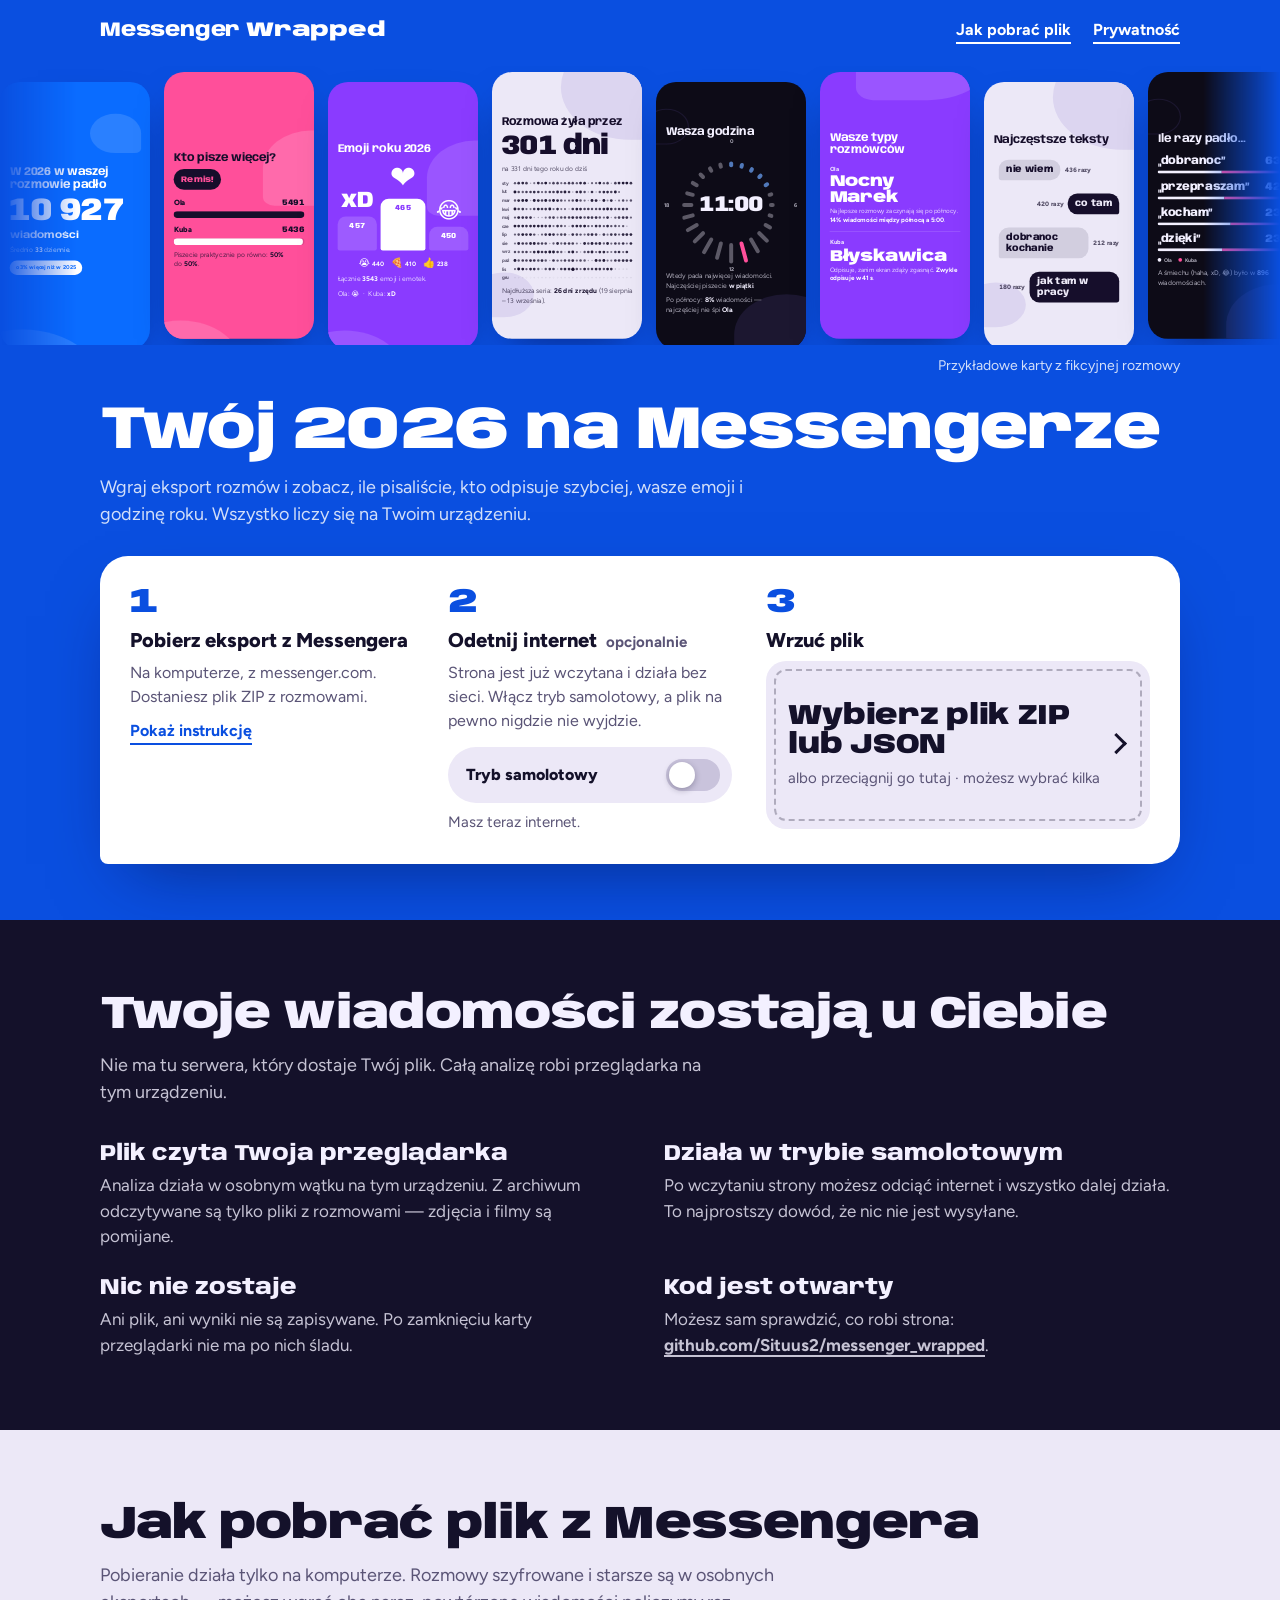
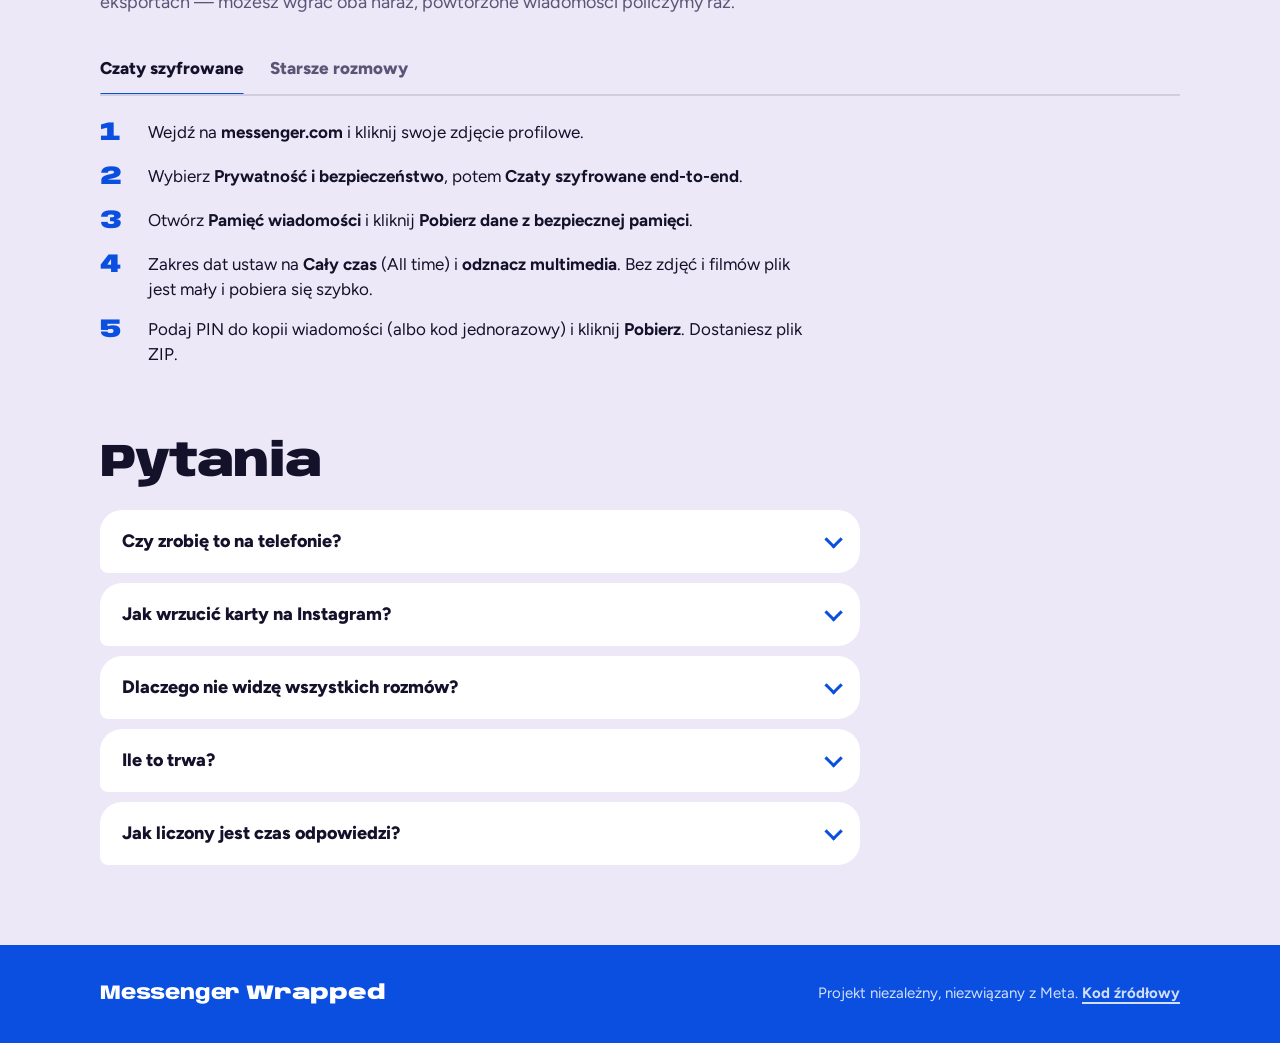
==== commit 41306747: "Instrukcja pobierania: zakres dat Cały czas i bez multimediów" ====
--- a/app.html
+++ b/app.html
@@ -112,12 +112,13 @@
             <li>Wejdź na <b>messenger.com</b> i kliknij swoje zdjęcie profilowe.</li>
             <li>Wybierz <b>Prywatność i bezpieczeństwo</b>, potem <b>Czaty szyfrowane end-to-end</b>.</li>
             <li>Otwórz <b>Pamięć wiadomości</b> i kliknij <b>Pobierz dane z bezpiecznej pamięci</b>.</li>
+            <li>Zakres dat ustaw na <b>Cały czas</b> (All time) i <b>odznacz multimedia</b>. Bez zdjęć i filmów plik jest mały i pobiera się szybko.</li>
             <li>Podaj PIN do kopii wiadomości (albo kod jednorazowy) i kliknij <b>Pobierz</b>. Dostaniesz plik ZIP.</li>
           </ol>
           <ol class="pane" id="pane-dyi" role="tabpanel" aria-labelledby="tab-dyi" hidden>
             <li>Na Facebooku otwórz <b>Ustawienia i prywatność</b>, potem <b>Centrum kont</b>.</li>
             <li>Wejdź w <b>Twoje informacje i uprawnienia</b> → <b>Pobierz swoje informacje</b>.</li>
-            <li>Zaznacz tylko <b>Wiadomości</b>, wybierz format <b>JSON</b> (nie HTML) i zakres dat.</li>
+            <li>Zaznacz tylko <b>Wiadomości</b>, wybierz format <b>JSON</b> (nie HTML), a zakres dat ustaw na <b>Cały czas</b> (All time).</li>
             <li>Gdy plik będzie gotowy (zwykle po kilku godzinach), pobierz ZIP z tej samej strony.</li>
           </ol>
         </div>
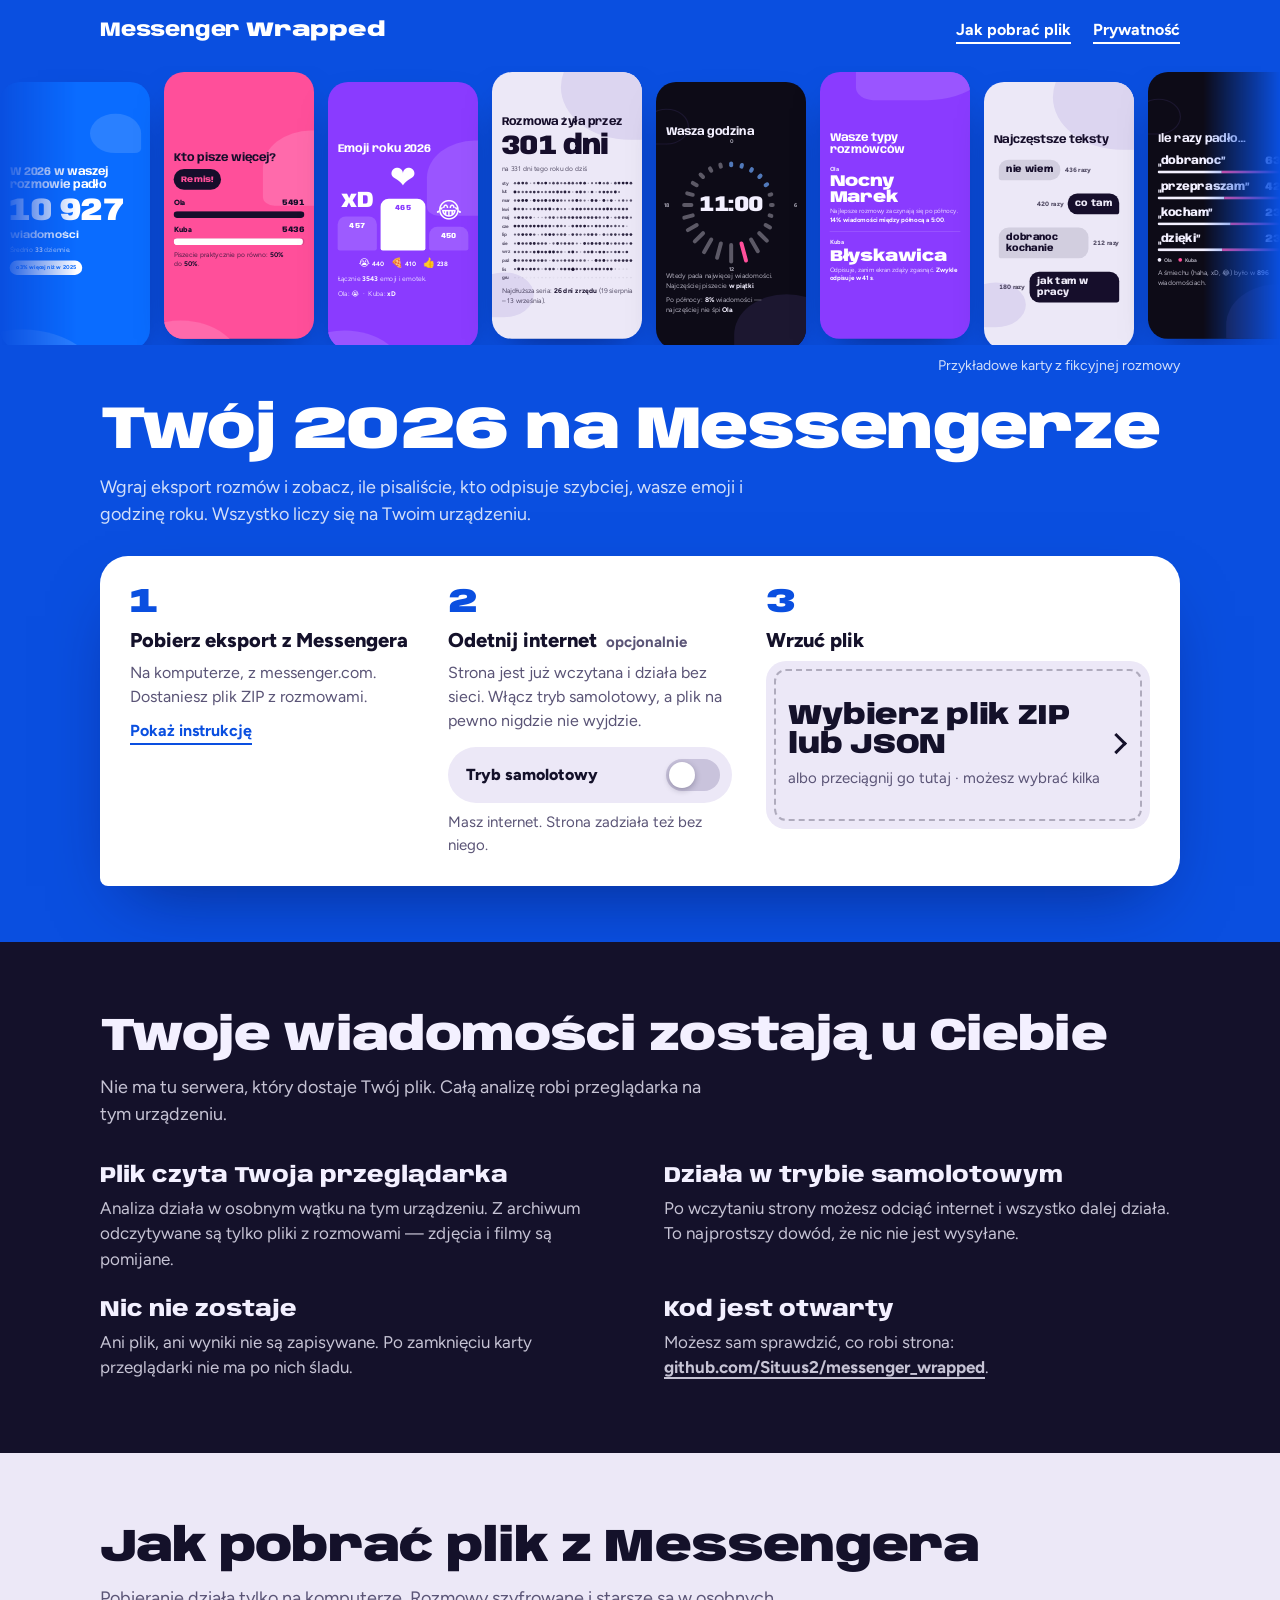
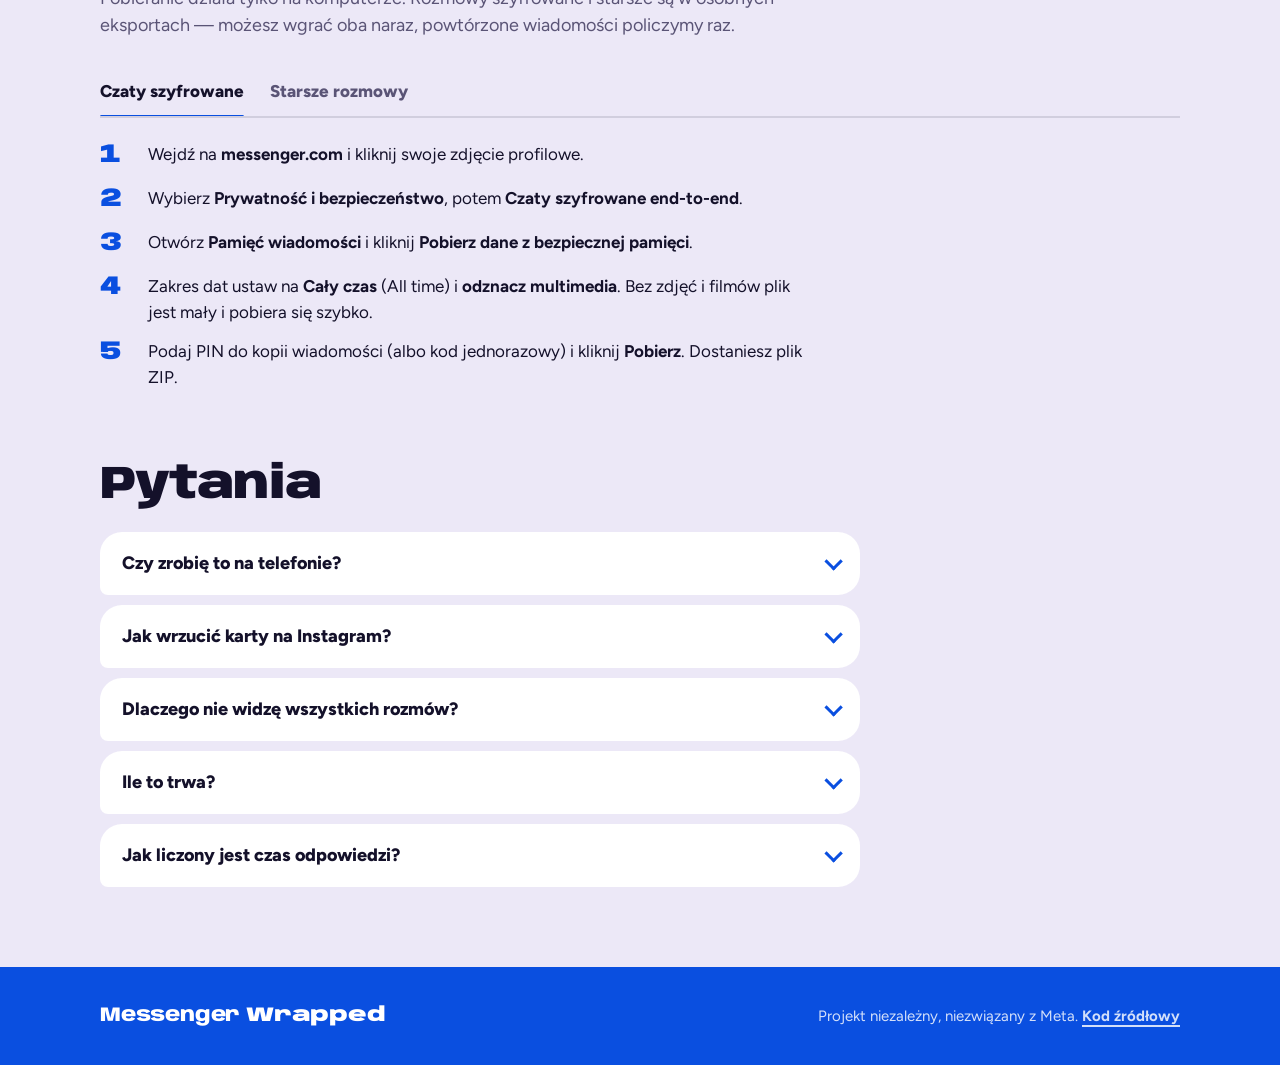
==== commit 2c2090e2: "Lepszy wygląd na telefonach - karty mieszczą się na niskich ekranach (od 320x568): kompaktowy układ," ====
--- a/app.html
+++ b/app.html
@@ -12,9 +12,9 @@
   <meta property="og:type" content="website">
   <link rel="preload" href="assets/fonts/anybody-latin.woff2" as="font" type="font/woff2" crossorigin>
   <link rel="preload" href="assets/fonts/figtree-latin.woff2" as="font" type="font/woff2" crossorigin>
-  <link rel="stylesheet" href="assets/css/fonts.css?v=4">
-  <link rel="stylesheet" href="assets/css/stories.css?v=4">
-  <link rel="stylesheet" href="assets/css/app.css?v=4">
+  <link rel="stylesheet" href="assets/css/fonts.css?v=5">
+  <link rel="stylesheet" href="assets/css/stories.css?v=5">
+  <link rel="stylesheet" href="assets/css/app.css?v=5">
 </head>
 <body>
   <!-- ============ Strona główna ============ -->
@@ -53,7 +53,7 @@
               <span>Tryb samolotowy</span>
               <span class="toggle" aria-hidden="true"><i></i></span>
             </button>
-            <p class="plane__msg" id="planeMsg" aria-live="polite">Masz teraz internet.</p>
+            <p class="plane__msg" id="planeMsg" aria-live="polite">Masz internet. Strona zadziała też bez niego.</p>
           </div>
 
           <div class="step step--3" id="upload">
@@ -167,9 +167,9 @@
   <div class="dropzone-overlay" aria-hidden="true"><p>Upuść plik</p></div>
   <input type="file" id="file" accept=".zip,.json,application/zip,application/json,application/x-zip-compressed" multiple hidden>
 
-  <script src="assets/js/stories.js?v=4"></script>
-  <script src="assets/js/exporter.js?v=4"></script>
-  <script src="assets/js/demo.js?v=4"></script>
-  <script src="assets/js/app.js?v=4"></script>
+  <script src="assets/js/stories.js?v=5"></script>
+  <script src="assets/js/exporter.js?v=5"></script>
+  <script src="assets/js/demo.js?v=5"></script>
+  <script src="assets/js/app.js?v=5"></script>
 </body>
 </html>
--- a/assets/css/stories.css
+++ b/assets/css/stories.css
@@ -103,7 +103,7 @@
 .st__mark {
   font-family: var(--font-display); font-weight: 800; font-stretch: 112%;
   font-size: 15px; letter-spacing: -0.01em;
-  margin-right: auto;
+  margin-right: auto; white-space: nowrap; min-width: 0; overflow: hidden; text-overflow: ellipsis;
 }
 .st__mark b { font-weight: 800; color: var(--acc); transition: color 400ms var(--ease-io); }
 .st__btn {
@@ -264,6 +264,7 @@
   position: relative; display: inline-grid; align-items: center;
   height: var(--tbh, 56px);
   width: 76px;
+  grid-template-columns: minmax(0, 1fr);
   padding: 0 20px;
   border-radius: 999px;
   background: var(--ink); color: var(--bg);
@@ -278,6 +279,7 @@
 .tb__dots i:nth-child(3) { animation-delay: 0.3s !important; }
 @keyframes tb-dot { 0%, 60%, 100% { transform: translateY(0); opacity: 0.45; } 30% { transform: translateY(-5px); opacity: 1; } }
 .tb__text {
+  justify-self: start;
   white-space: nowrap; opacity: 0; transform: translateY(8px);
   font-family: var(--font-display); font-weight: 800; font-size: 22px; font-stretch: 108%;
   transition: opacity 260ms 140ms, transform 360ms 140ms var(--ease-out);
@@ -371,7 +373,7 @@
 .podium > div:nth-child(2) .col { height: 140px; background: var(--ink); color: var(--bg); }
 .podium > div:nth-child(3) .col { height: 64px; }
 .card.is-live .podium .col { animation: grow-y 900ms var(--ease-out) both; animation-delay: var(--d, 0ms); }
-.rest { display: flex; gap: 18px; justify-content: center; font-weight: 700; font-size: 17px; }
+.rest { display: flex; flex-wrap: wrap; gap: 8px 18px; justify-content: center; font-weight: 700; font-size: 17px; }
 .rest span { display: inline-flex; gap: 6px; align-items: baseline; }
 .rest .e2 { font-size: 26px; }
 
@@ -565,6 +567,71 @@
 }
 .snap-brand b { font-family: var(--font-display); font-weight: 800; font-stretch: 112%; color: var(--ink); }
 
+
+/* ---------- Wąskie ekrany: górny pasek ---------- */
+@container (max-width: 360px) {
+  .st__top { padding-left: 14px; padding-right: 4px; gap: 0; }
+  .st__mark { font-size: 14px; font-stretch: 100%; }
+  .st__pill { height: 34px; padding: 0 12px; font-size: 14px; margin-right: 2px; }
+  .st__btn { width: 40px; height: 40px; }
+  .card { padding-left: 20px; padding-right: 20px; }
+}
+
+/* ---------- Niskie ekrany (iPhone SE, Android z paskiem przeglądarki, niskie okna) ----------
+   Treść wyśrodkowana, ale gdy jest za wysoka, zaczyna się od góry zamiast uciekać pod paski. */
+.card { justify-content: flex-start; }
+.card__body { margin-block: auto; }
+@container (max-height: 700px) {
+  .card {
+    padding-top: calc(max(12px, env(safe-area-inset-top)) + 60px);
+    padding-bottom: calc(max(14px, env(safe-area-inset-bottom)) + 22px);
+  }
+  .card__body { gap: 10px; }
+  .lead { font-size: clamp(21px, 6.6cqw, 30px); }
+  .hero { --hmax: 26cqw; }
+  .hero--sm { --hmax: 17cqw; }
+  .unit { font-size: clamp(19px, 5.8cqw, 26px); }
+  .big-name { font-size: clamp(30px, 10.5cqw, 50px); }
+  .intro-year { margin-top: 14px; }
+  .txt, .fact p, .persona__why { font-size: 16px; }
+  .bubble { font-size: 17px; padding: 10px 15px; }
+  .duel { gap: 12px; }
+  .tb { --tbh: 46px; }
+  .tb__text { font-size: 20px; }
+  [data-id="speed"] .duel__row:nth-child(n+4) { display: none; }
+  .bars { height: clamp(110px, 24cqh, 200px); }
+  .clock { width: min(66cqw, 40cqh); }
+  .year { gap: 3px; }
+  .podium > div:nth-child(1) .col { height: 72px; }
+  .podium > div:nth-child(2) .col { height: 108px; }
+  .podium > div:nth-child(3) .col { height: 50px; }
+  .tiles { gap: 14px 14px; }
+  .tile .hero { --hmax: 13cqw; }
+  .facts { gap: 14px; }
+  .fact .hero { --hmax: 14cqw; }
+  .lw { gap: 12px; }
+  .phr .bubble { padding: 11px 17px; }
+  .persona { padding-bottom: 10px; }
+  .persona + .persona { padding-top: 10px; }
+  .persona__name { font-size: clamp(27px, 8.6cqw, 42px); }
+  .persona:nth-child(n+4) { display: none; }
+  .sum { gap: 10px; }
+  .sum__title { font-size: clamp(27px, 8.6cqw, 40px); }
+  .sum__grid { gap: 8px 14px; }
+  .sum__grid dd { font-size: clamp(19px, 5.8cqw, 26px); }
+  .sum__foot { display: none; }
+  .actions { gap: 8px; margin-top: 2px; }
+  .actions__row { gap: 8px; }
+  .act { min-height: 44px; font-size: 15px; }
+  .act--main { min-height: 48px; font-size: 16px; }
+}
+@container (max-height: 590px) {
+  .podium .e { font-size: clamp(40px, 12cqw, 60px); }
+  .podium > div:nth-child(2) .e { font-size: clamp(54px, 16cqw, 80px); }
+  .sum__grid .wide:last-child { display: none; }
+  .st__hint { display: none; }
+}
+
 @media (prefers-reduced-motion: reduce) {
   .card.is-live [data-a], .card.is-live .w { animation: a-fade 300ms ease both !important; animation-delay: 0ms !important; }
   .card.is-live .blob { animation: a-fade 300ms ease both !important; }
--- a/assets/css/app.css
+++ b/assets/css/app.css
@@ -61,6 +61,8 @@
   transition: background-size 260ms var(--ease-out);
 }
 .ulink:hover { background-size: 0% 2px; background-position: right bottom; }
+.nav .ulink { position: relative; }
+.nav .ulink::after { content: ''; position: absolute; inset: -12px -8px; } /* większe pole dotyku */
 .ulink--btn { appearance: none; border: 0; background-color: transparent; cursor: pointer; font-size: 16px; }
 
 .mark {
@@ -376,7 +378,7 @@
   .nav__links { font-size: 15px; }
   .nav__links a { white-space: nowrap; }
   .nav__links a:last-child { display: none; }
-  .thumb { --w: 106px; --k: 0.2617; border-radius: 16px; }
+  .thumb { --w: 98px; --k: 0.242; border-radius: 15px; }
   .strip__track { gap: 10px; }
   .top { padding-bottom: 40px; }
   .top__main { padding-top: 18px; }
@@ -387,7 +389,7 @@
   .step > * { grid-column: 2; }
   .step__n { grid-column: 1; grid-row: 1; font-size: 26px; }
   .step__t { font-size: 18px; }
-  .step--1 .step__p { display: none; }
+  .step--1 .step__p, .step--2 .step__p { display: none; }
   .step .plane, .step .drop { grid-column: 1 / -1; }
   .step--2 .plane__msg { grid-column: 1 / -1; }
   .drop { min-height: 132px; }
@@ -410,3 +412,38 @@
 }
 .tool--soon .tabs { margin-top: 18px; }
 .tool--soon .panes { margin-top: 20px; }
+
+/* ---------- Telefony ---------- */
+@media (max-width: 560px) {
+  .strip__cap { text-align: left; }
+  .top__title { font-size: clamp(29px, 8.4vw, 35px); font-stretch: 104%; }
+  .top__title .yr { font-stretch: 120%; }
+  .soon__h { font-size: 23px; }
+  .tool--soon { padding: 20px 16px 18px; }
+  .tool--soon .tabs, .howto .tabs { gap: 0; }
+  .tool--soon .tab, .howto .tab { flex: 1 1 0; text-align: center; font-size: 16px; padding-left: 4px; padding-right: 4px; }
+  .pane { gap: 12px; }
+  .pane li { padding-left: 34px; font-size: 16px; }
+  .pane li::before { font-size: 22px; top: 0; }
+  .privacy { padding: 52px 0; }
+  .howto { padding-top: 52px; }
+  .faq { padding-bottom: 56px; }
+  .h2 { font-size: 29px; }
+  .sec__lead { font-size: 16px; }
+  .proof { gap: 22px; margin-top: 28px; }
+  .proof dt { font-size: 19px; }
+  .qa summary { padding: 16px 18px; font-size: 17px; }
+  .qa details > div { padding: 0 18px 18px; }
+  .pick__title { font-size: 34px; }
+  .pick { padding-left: 16px; padding-right: 16px; }
+  .pick__panel { padding: 4px 6px 8px; }
+  .row { padding: 12px 10px; gap: 12px; }
+  .wrap { padding: 0 16px; }
+  .top__main { padding-left: 16px; padding-right: 16px; }
+  .strip__cap { padding: 0 16px; }
+}
+@media (max-width: 359px) {
+  .nav__links { display: none; }
+  .spark { display: none; }
+  .row { grid-template-columns: 1fr; }
+}
